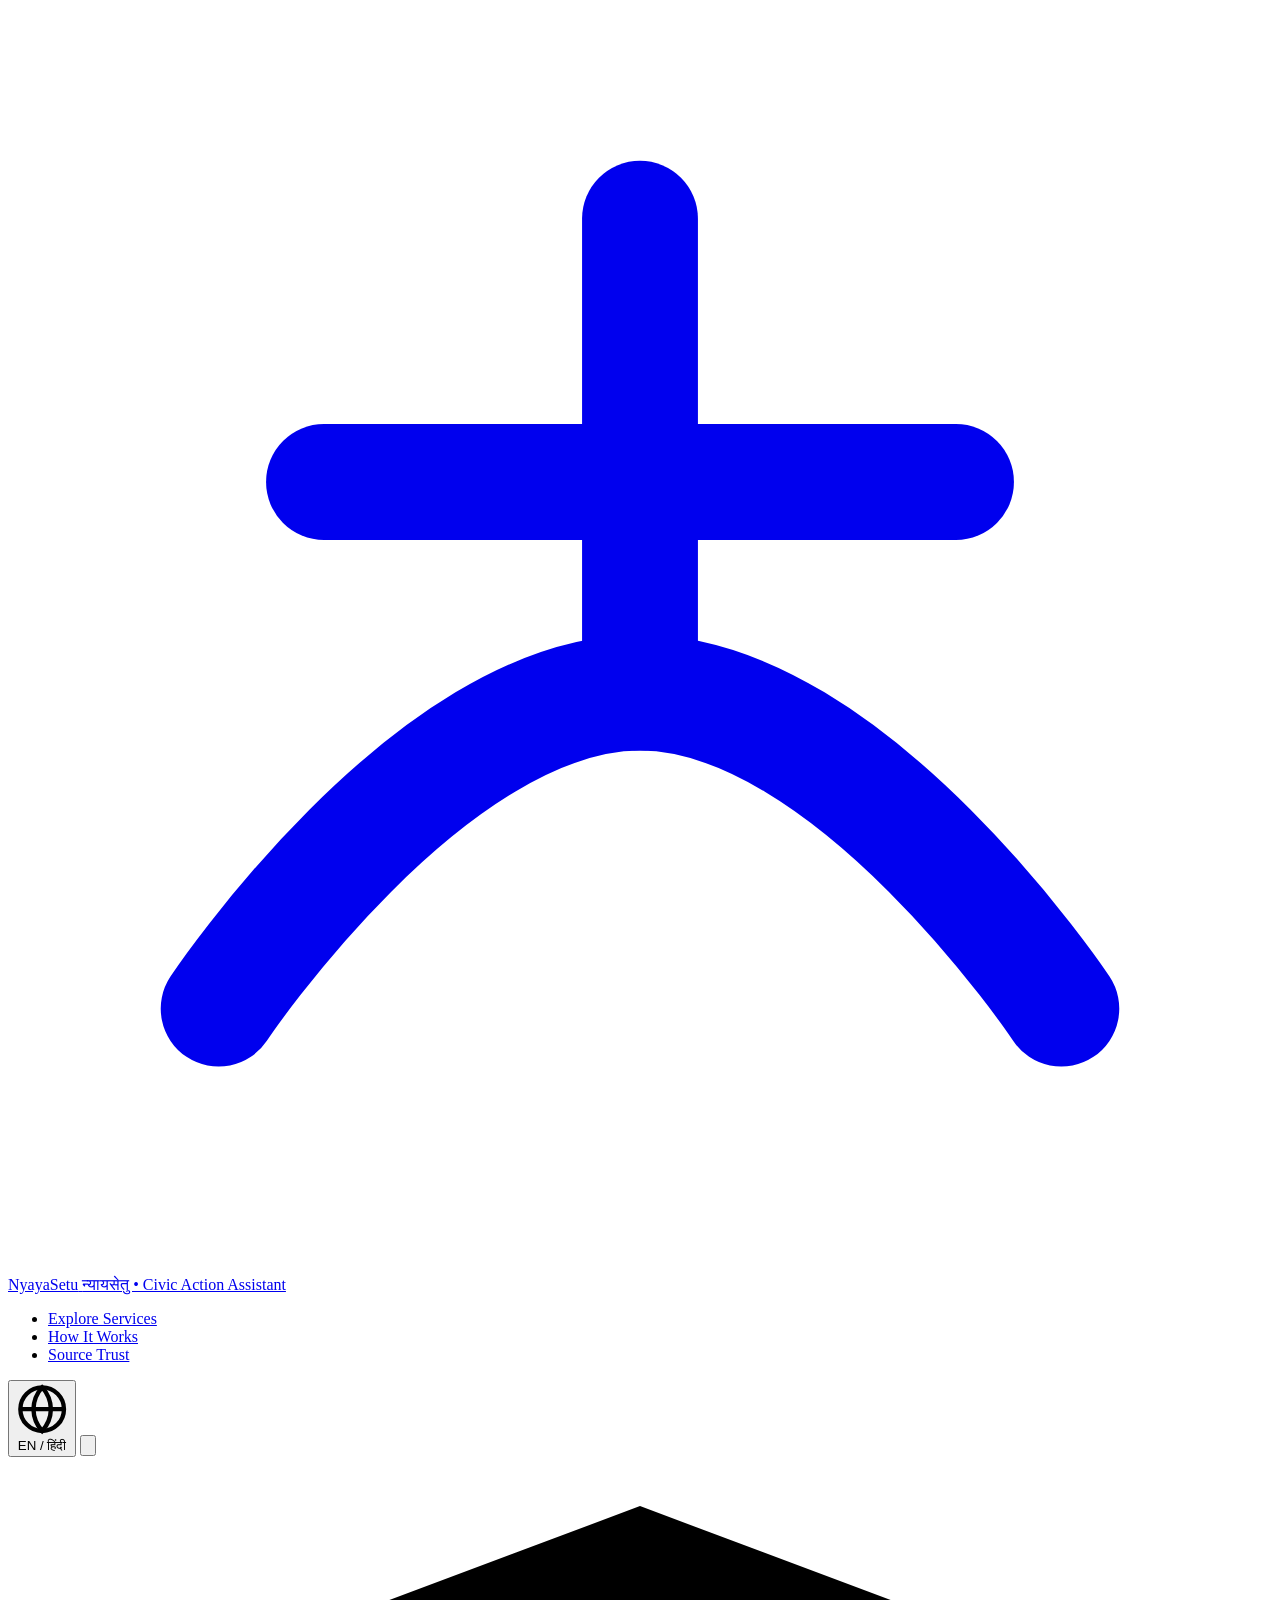
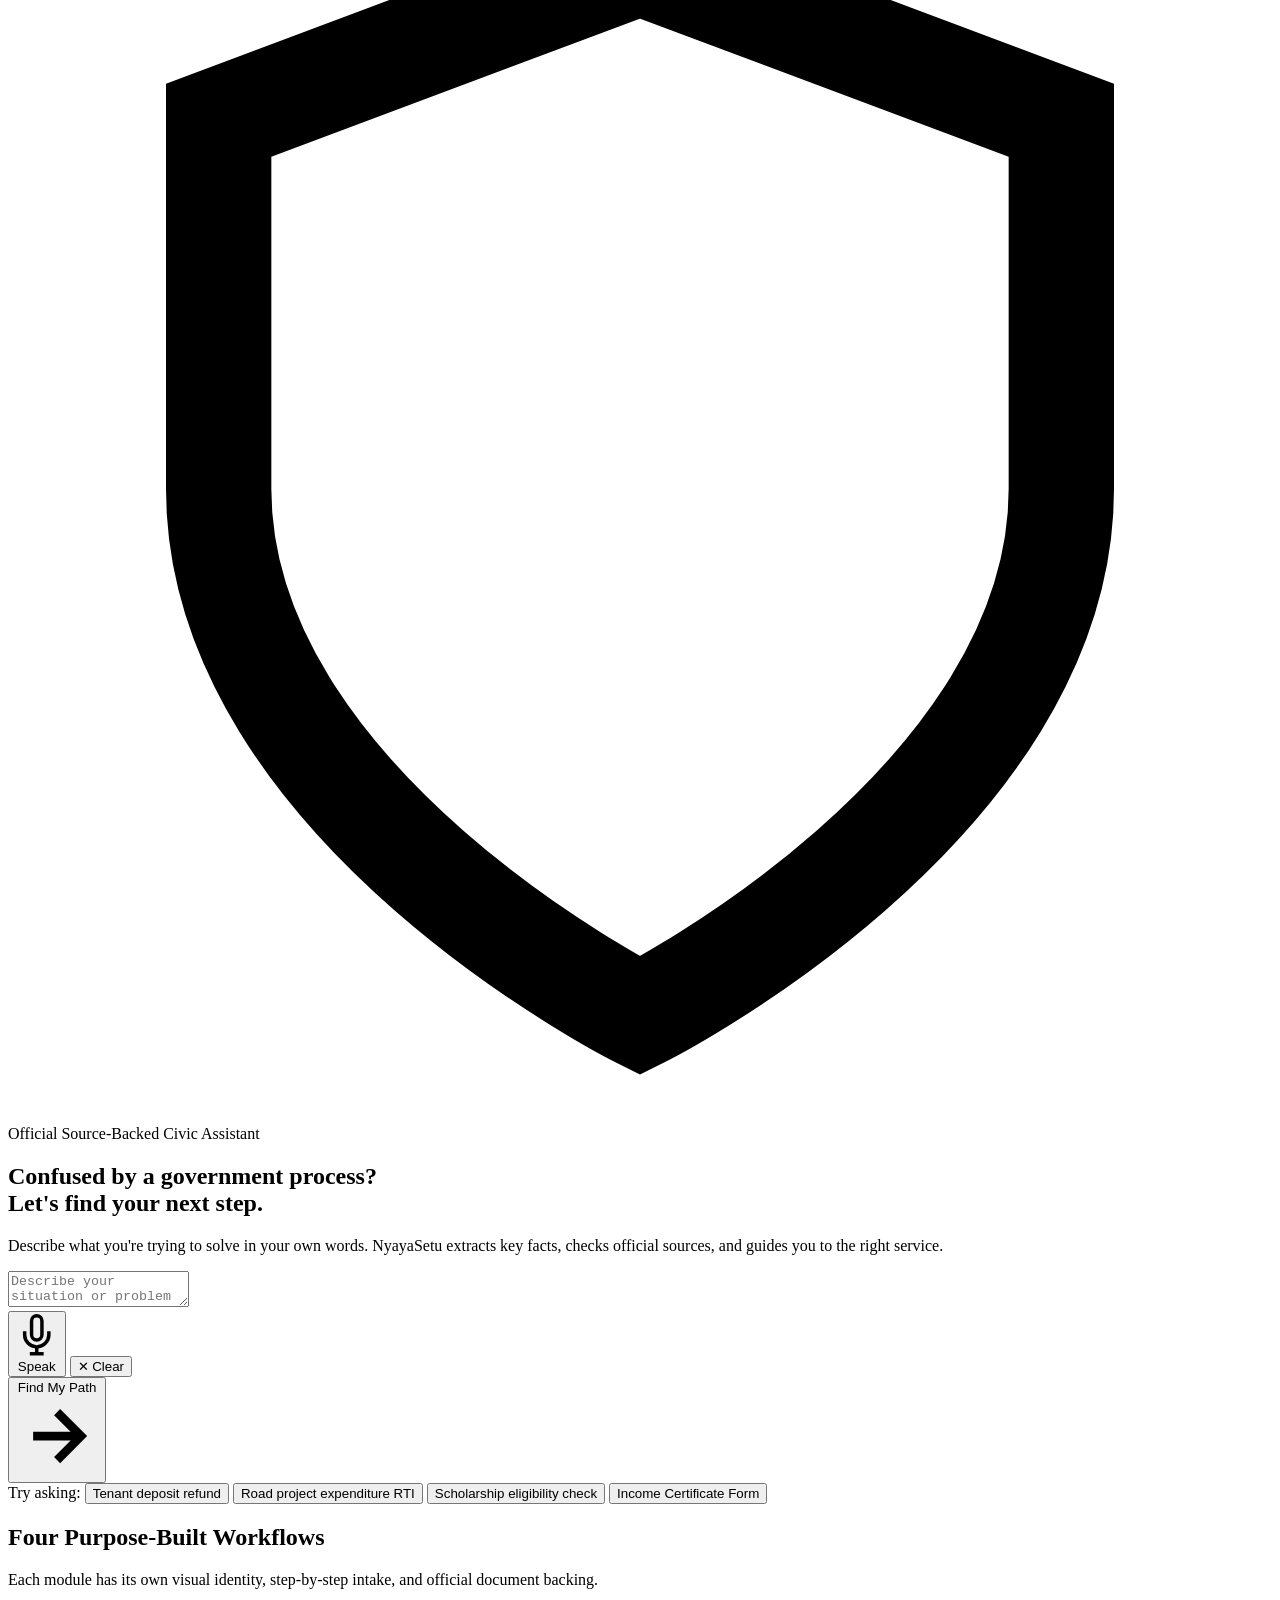
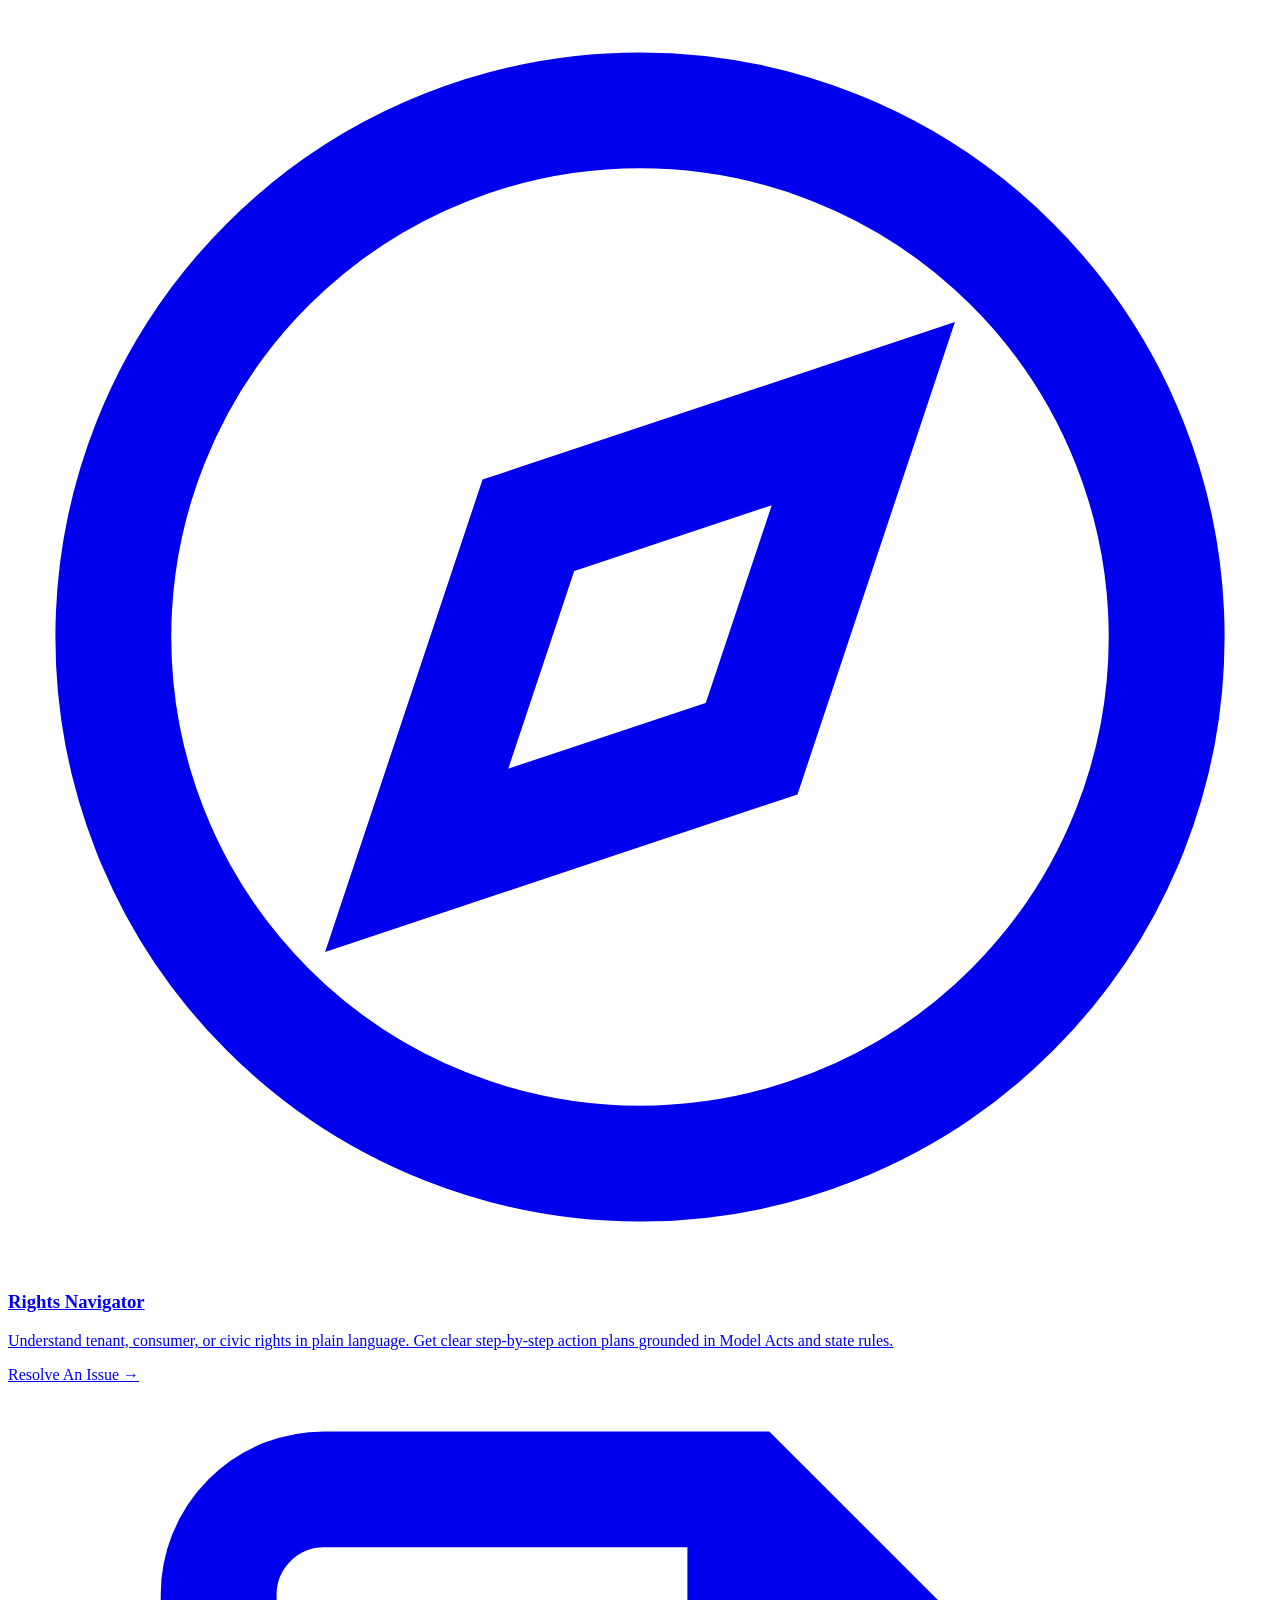
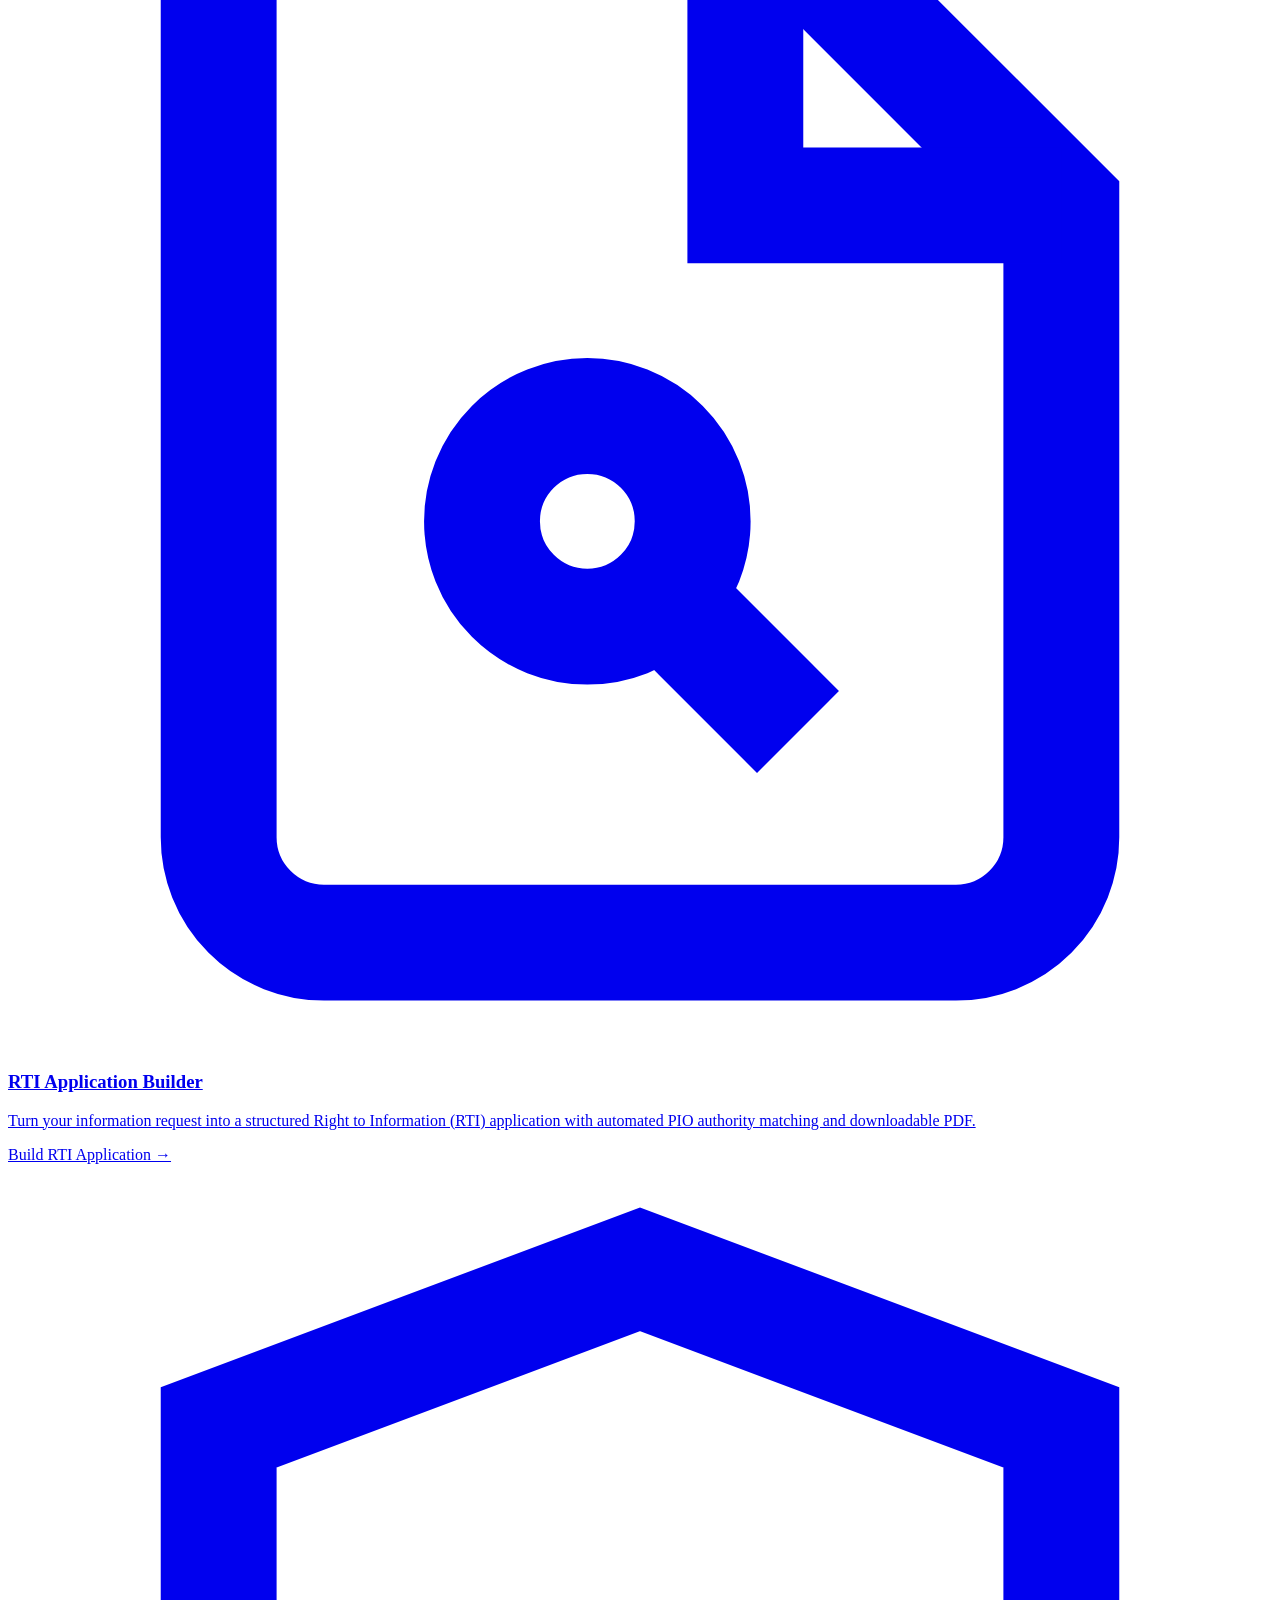
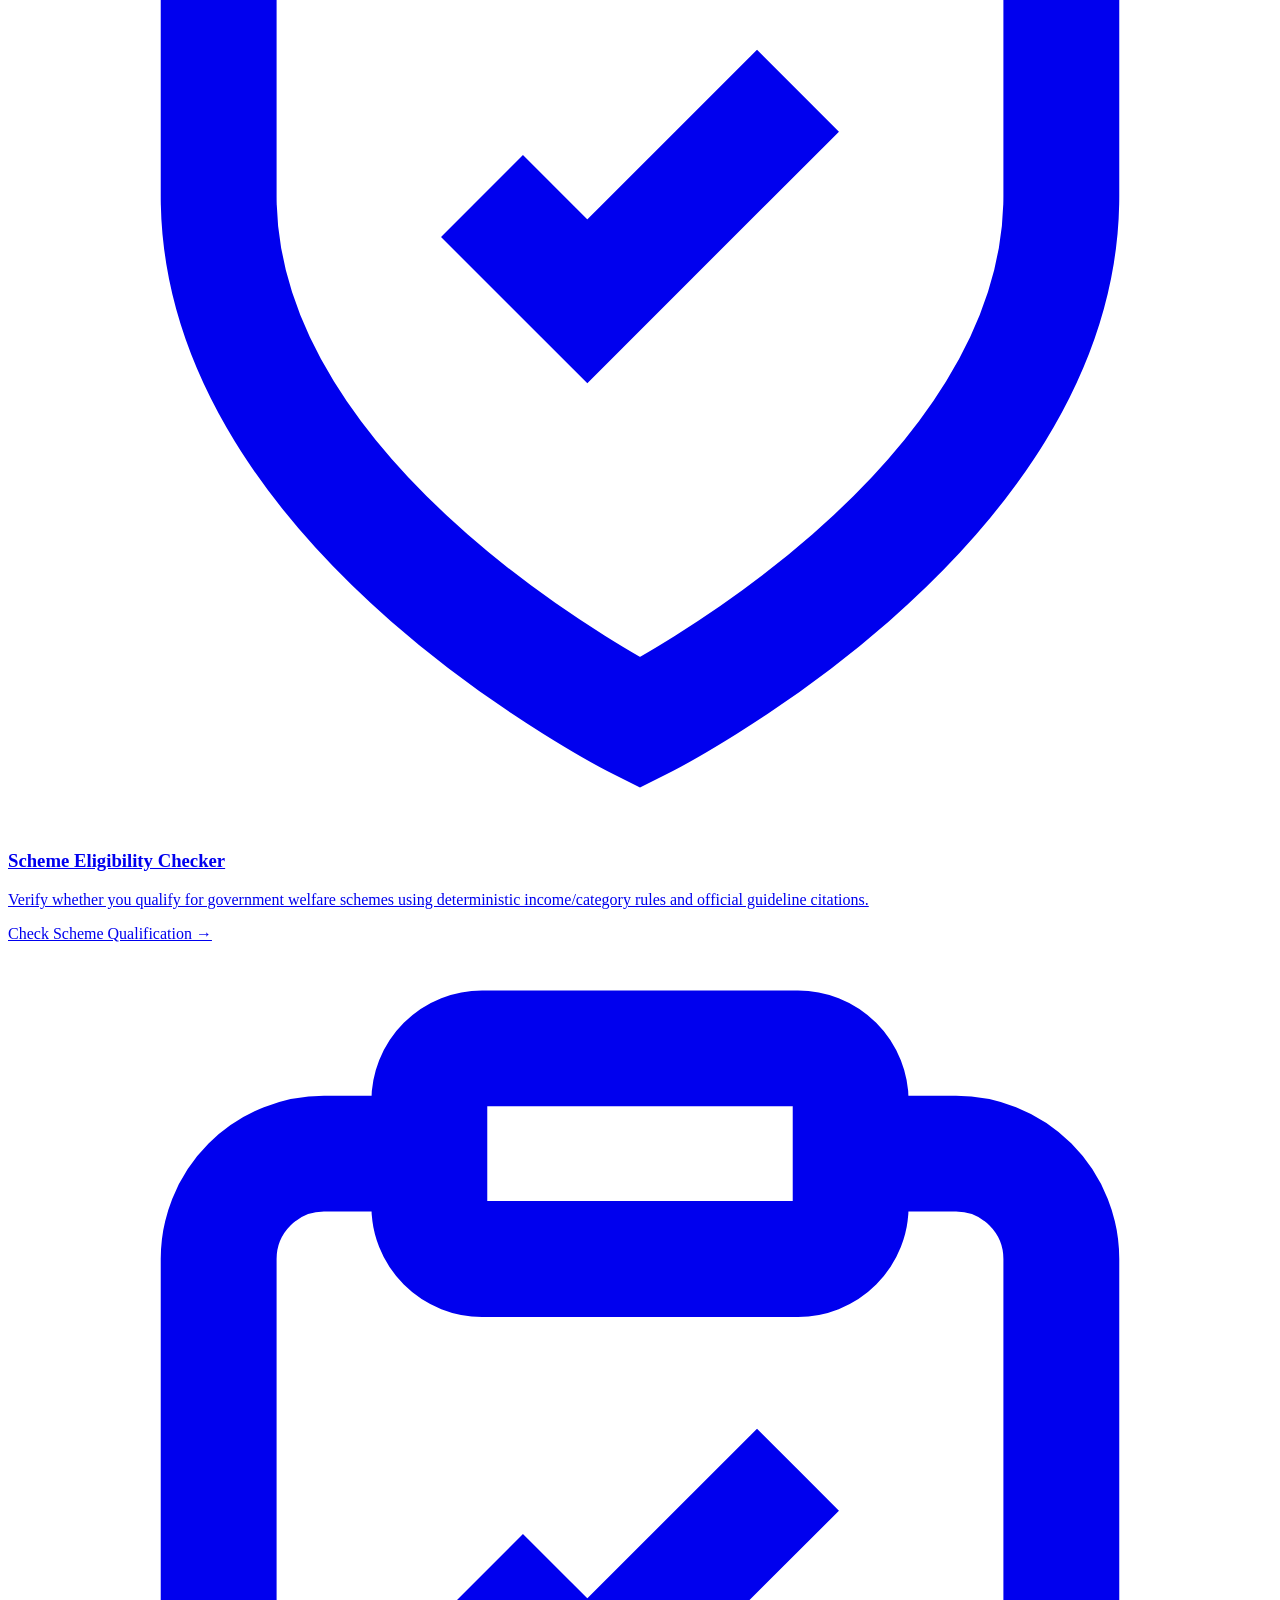
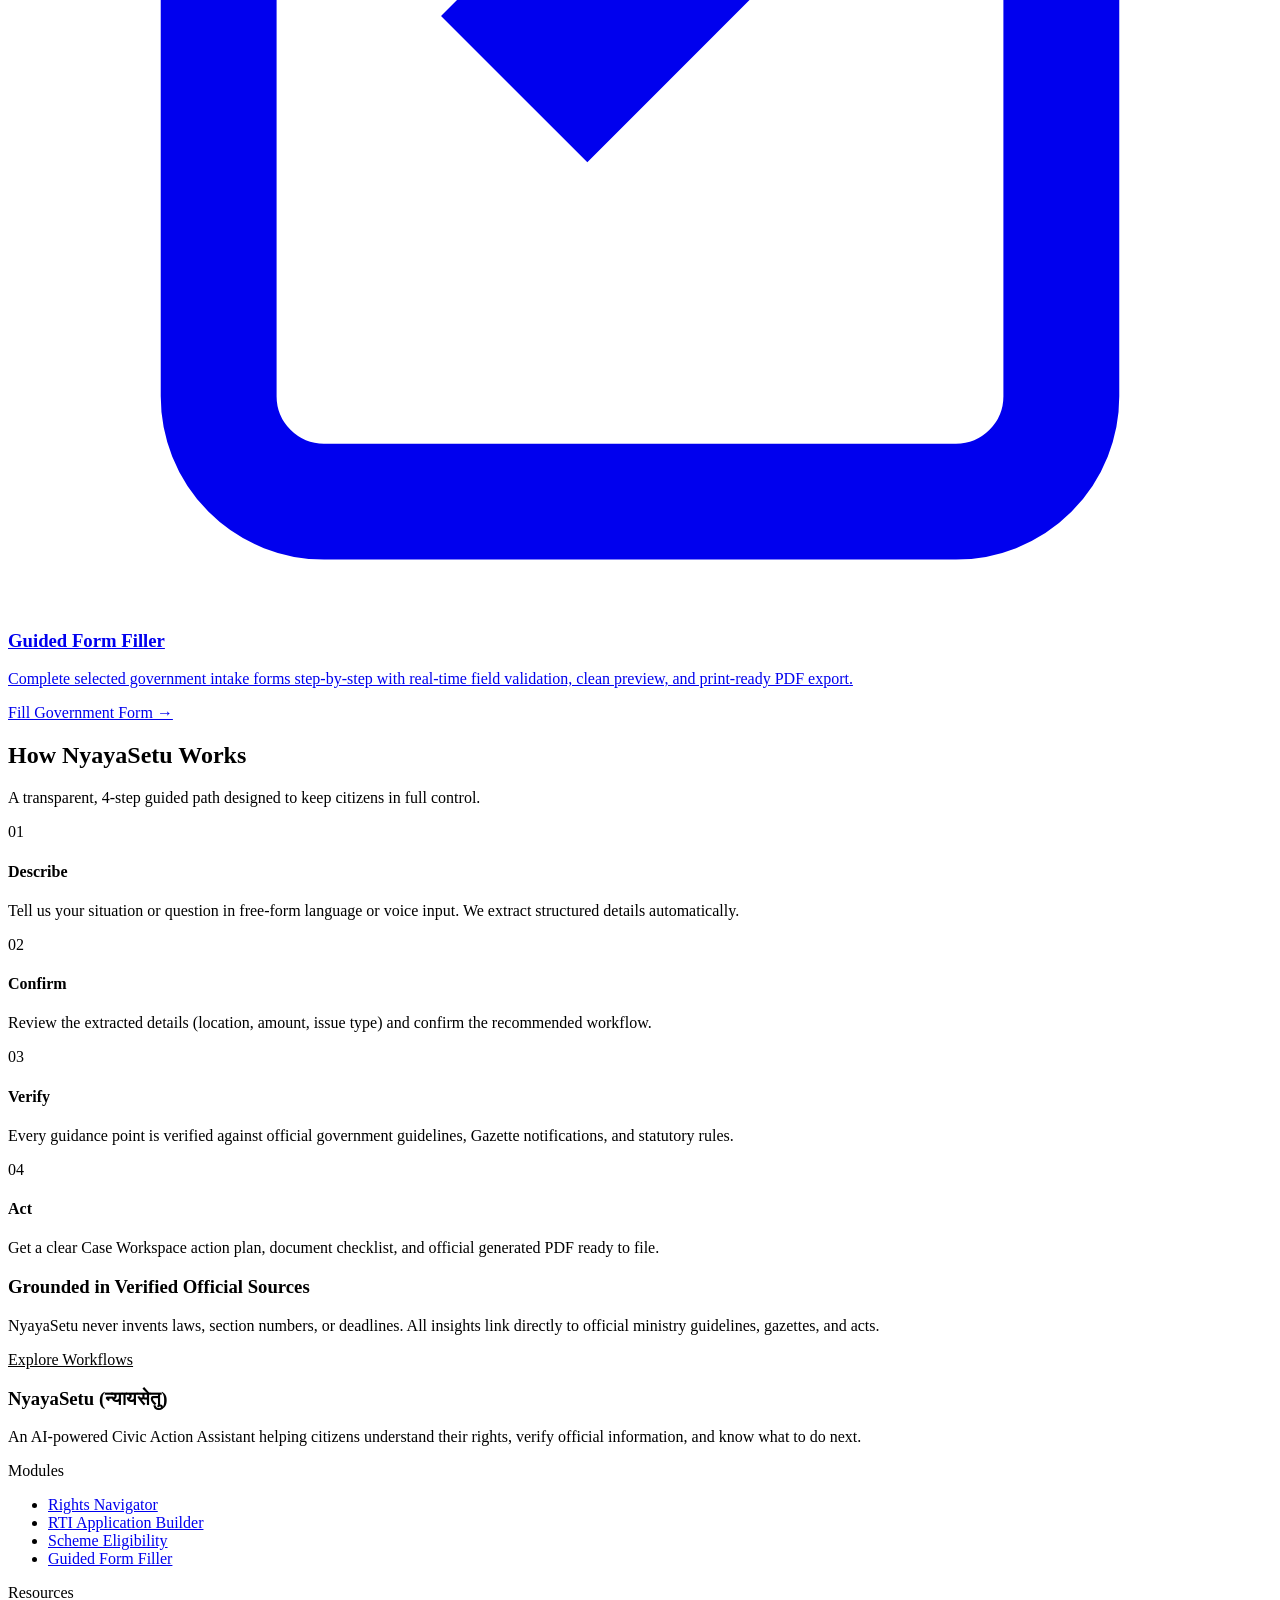
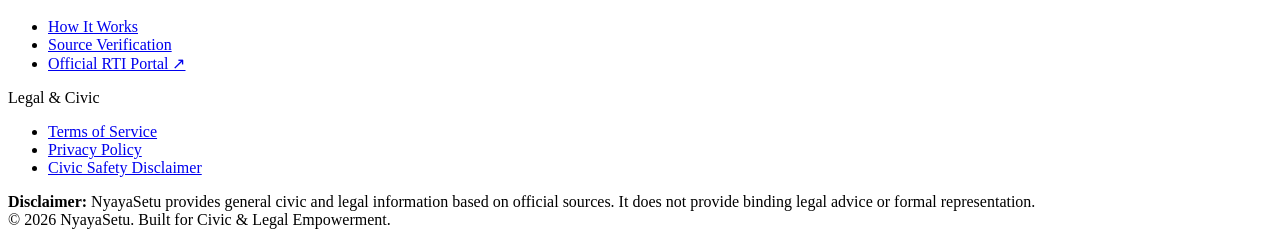
==== index.html @ a31ce88e "Pin clean dependencies, simplify api/index.py, and add root index.html" ====
<!DOCTYPE html>
<html lang="en">
<head>
  <meta charset="UTF-8">
  <meta http-equiv="refresh" content="0; url=/frontend/index.html">
  <script>window.location.href = "/frontend/index.html";</script>
  <title>NyayaSetu — Redirecting...</title>
</head>
<body>
  <p>Redirecting to <a href="/frontend/index.html">NyayaSetu (न्यायसेतु)</a>...</p>
</body>
</html>
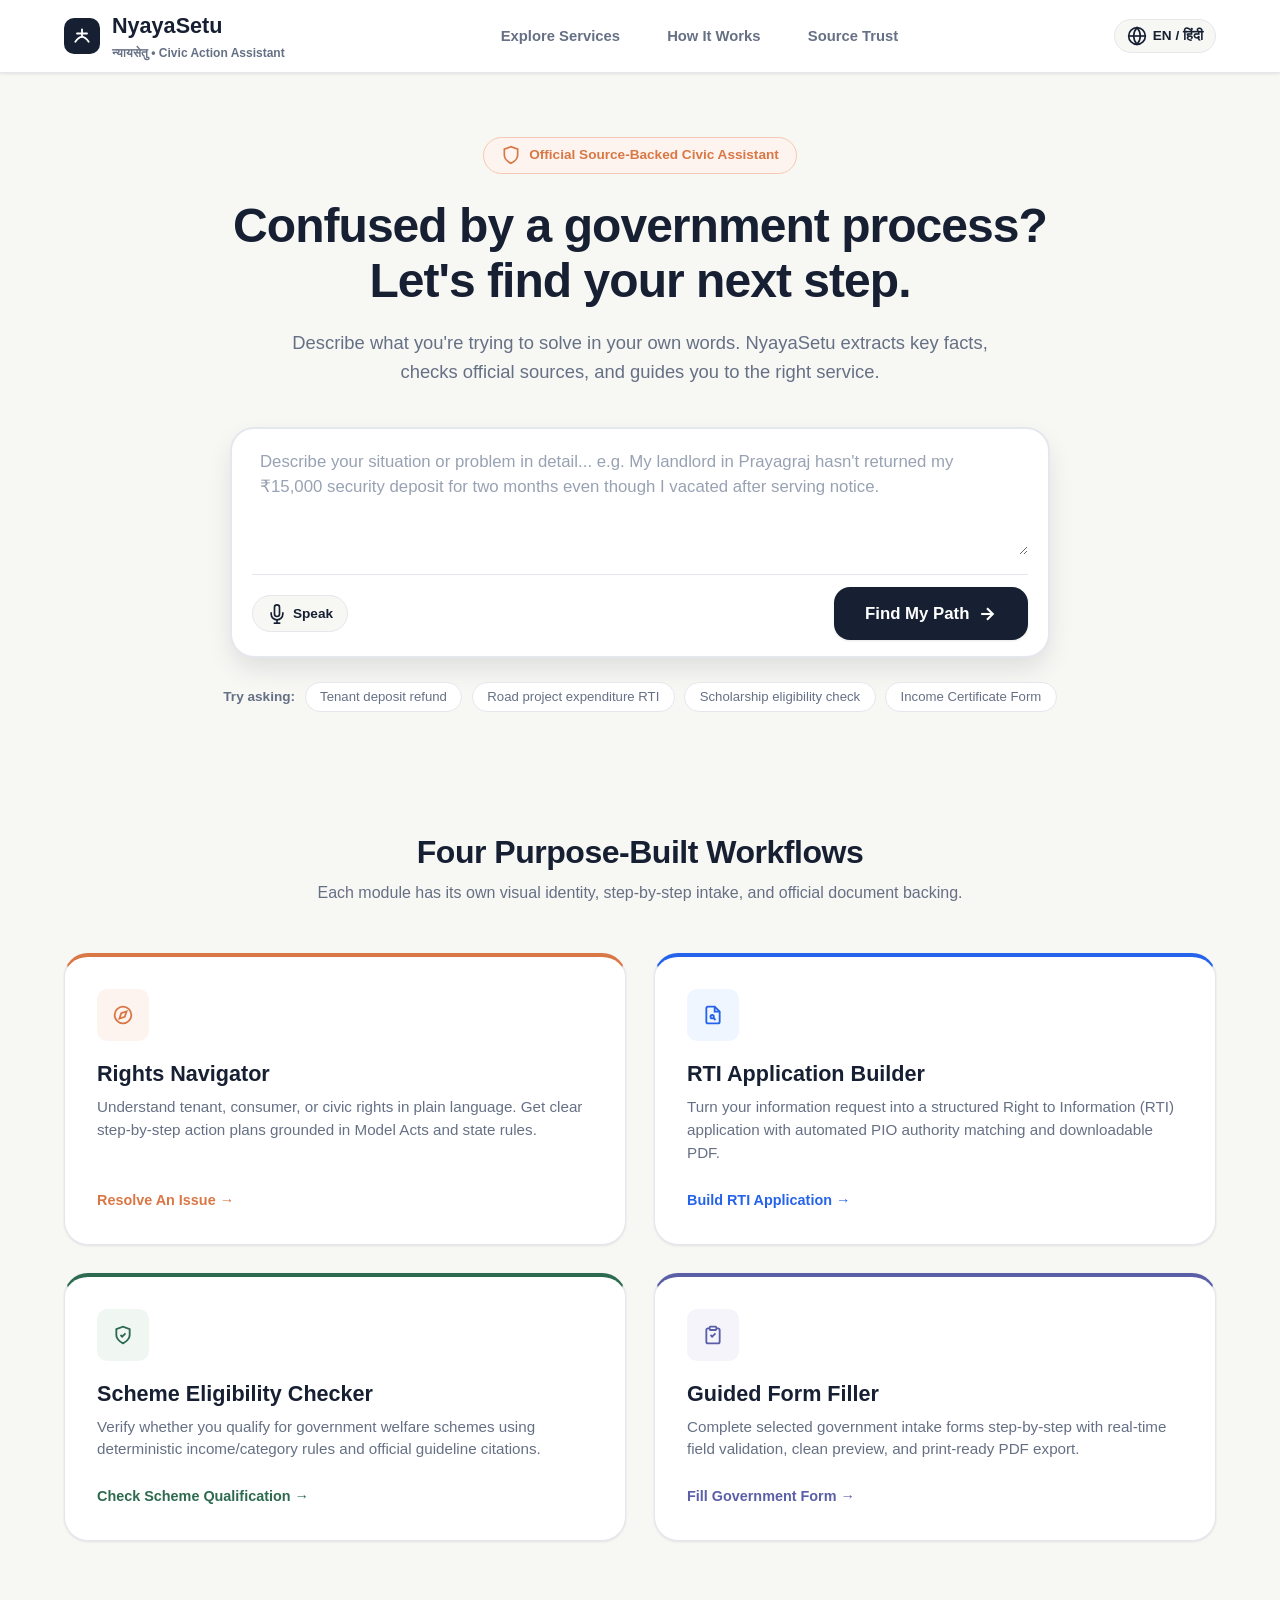
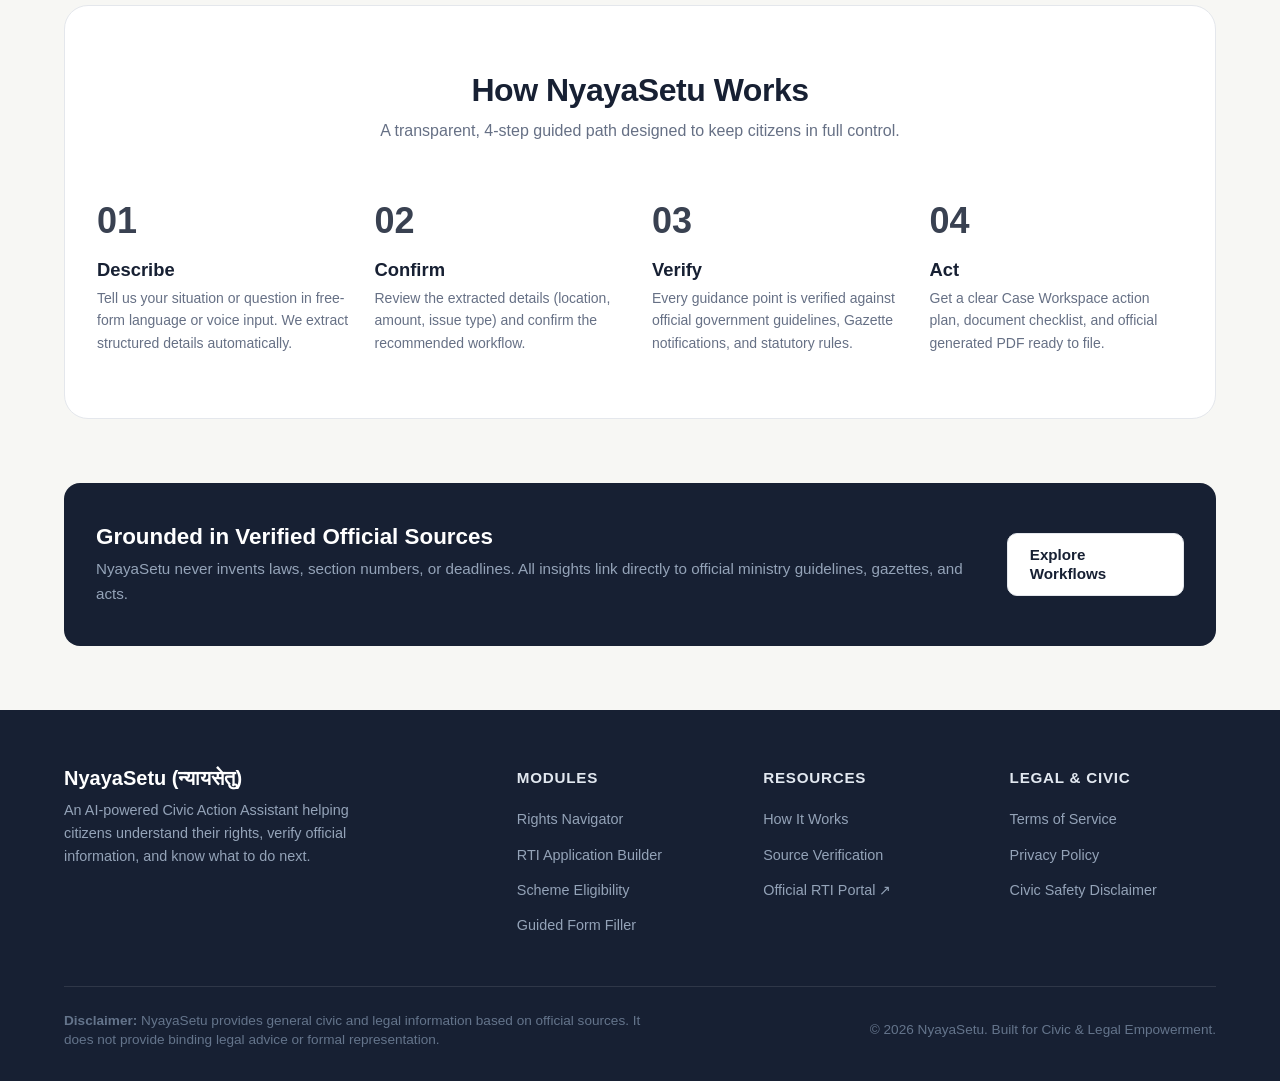
==== commit 33f26d7d: "Expose static frontend files at root and configure runtime.txt python-3.11 for Vercel CDN deployment" ====
--- a/index.html
+++ b/index.html
@@ -2,11 +2,330 @@
 <html lang="en">
 <head>
   <meta charset="UTF-8">
-  <meta http-equiv="refresh" content="0; url=/frontend/index.html">
-  <script>window.location.href = "/frontend/index.html";</script>
-  <title>NyayaSetu — Redirecting...</title>
+  <meta name="viewport" content="width=device-width, initial-scale=1.0">
+  <title>NyayaSetu — AI for Civic & Legal Empowerment</title>
+  <meta name="description" content="Understand your civic rights, verify official information, build RTI applications, and check scheme eligibility with NyayaSetu.">
+  
+  <!-- CSS Stylesheets -->
+  <link rel="stylesheet" href="/css/variables.css">
+  <link rel="stylesheet" href="/css/base.css">
+  <link rel="stylesheet" href="/css/navbar.css">
+  <link rel="stylesheet" href="/css/components.css">
+  <link rel="stylesheet" href="/css/home.css">
+  <link rel="stylesheet" href="/css/responsive.css">
 </head>
 <body>
-  <p>Redirecting to <a href="/frontend/index.html">NyayaSetu (न्यायसेतु)</a>...</p>
+
+  <!-- Navigation Header -->
+  <header class="navbar">
+    <div class="container navbar-container">
+      <a href="/" class="brand-logo" id="nav-brand">
+        <div class="logo-icon">
+          <!-- Bridge / Path Icon -->
+          <svg class="icon" viewBox="0 0 24 24" fill="none" stroke="currentColor" stroke-width="2.2" stroke-linecap="round" stroke-linejoin="round">
+            <path d="M4 19C4 19 8 13 12 13C16 13 20 19 20 19"></path>
+            <path d="M12 4V13"></path>
+            <path d="M6 9L18 9"></path>
+          </svg>
+        </div>
+        <div>
+          <span>NyayaSetu</span>
+          <span class="brand-subtext">न्यायसेतु • Civic Action Assistant</span>
+        </div>
+      </a>
+
+      <ul class="nav-links" id="main-nav-links">
+        <li><a href="#services" class="nav-link">Explore Services</a></li>
+        <li><a href="#how-it-works" class="nav-link">How It Works</a></li>
+        <li><a href="#trust" class="nav-link">Source Trust</a></li>
+      </ul>
+
+      <div class="nav-actions">
+        <button class="lang-selector" id="lang-toggle-btn" title="Toggle Language">
+          <svg class="icon" viewBox="0 0 24 24" fill="none" stroke="currentColor" stroke-width="2">
+            <circle cx="12" cy="12" r="10"></circle>
+            <line x1="2" y1="12" x2="22" y2="12"></line>
+            <path d="M12 2a15.3 15.3 0 0 1 4 10 15.3 15.3 0 0 1-4 10 15.3 15.3 0 0 1-4-10 15.3 15.3 0 0 1 4-10z"></path>
+          </svg>
+          <span id="current-lang-text">EN / हिंदी</span>
+        </button>
+
+        <!-- Mobile Navigation Toggle Hamburger Button -->
+        <button class="nav-toggle-btn" id="nav-toggle-btn" aria-label="Toggle navigation menu" aria-expanded="false">
+          <svg class="icon" viewBox="0 0 24 24" fill="none" stroke="currentColor" stroke-width="2">
+            <line x1="3" y1="12" x2="21" y2="12"></line>
+            <line x1="3" y1="6" x2="21" y2="6"></line>
+            <line x1="3" y1="18" x2="21" y2="18"></line>
+          </svg>
+        </button>
+      </div>
+    </div>
+  </header>
+
+  <!-- Main Content Wrapper -->
+  <main id="app-main">
+    
+    <!-- Hero Section -->
+    <section class="hero-section">
+      <div class="container">
+        <div class="hero-tag">
+          <svg class="icon" viewBox="0 0 24 24" fill="none" stroke="currentColor" stroke-width="2">
+            <path d="M12 22s8-4 8-10V5l-8-3-8 3v7c0 6 8 10 8 10z"></path>
+          </svg>
+          <span>Official Source-Backed Civic Assistant</span>
+        </div>
+
+        <h1 class="hero-title">
+          Confused by a government process?<br>Let's find your next step.
+        </h1>
+
+        <p class="hero-subtitle">
+          Describe what you're trying to solve in your own words. NyayaSetu extracts key facts, checks official sources, and guides you to the right service.
+        </p>
+
+        <!-- Search / Natural Language Problem Textarea Box -->
+        <div class="hero-input-box">
+          <div class="hero-textarea-wrapper">
+            <textarea id="hero-query-input" class="hero-textarea" placeholder="Describe your situation or problem in detail... e.g. My landlord in Prayagraj hasn't returned my ₹15,000 security deposit for two months even though I vacated after serving notice." aria-label="What are you trying to solve?"></textarea>
+          </div>
+
+          <div class="hero-input-actions">
+            <div class="hero-input-tools">
+              <!-- Voice Microphone Button -->
+              <button type="button" class="mic-btn" id="mic-btn" aria-label="Use voice input" aria-pressed="false">
+                <svg class="icon" viewBox="0 0 24 24" fill="none" stroke="currentColor" stroke-width="2">
+                  <path d="M12 1a3 3 0 0 0-3 3v8a3 3 0 0 0 6 0V4a3 3 0 0 0-3-3z"></path>
+                  <path d="M19 10v2a7 7 0 0 1-14 0v-2"></path>
+                  <line x1="12" y1="19" x2="12" y2="23"></line>
+                  <line x1="8" y1="23" x2="16" y2="23"></line>
+                </svg>
+                <span class="mic-label">Speak</span>
+              </button>
+
+              <button type="button" class="clear-text-btn" id="clear-text-btn">✕ Clear</button>
+            </div>
+
+            <button type="button" class="btn btn-primary btn-lg" id="hero-submit-btn">
+              <span>Find My Path</span>
+              <svg class="icon" viewBox="0 0 24 24" fill="none" stroke="currentColor" stroke-width="2.5">
+                <line x1="5" y1="12" x2="19" y2="12"></line>
+                <polyline points="12 5 19 12 12 19"></polyline>
+              </svg>
+            </button>
+          </div>
+        </div>
+
+        <!-- Extraction Confirmation Container (Populated dynamically when user submits) -->
+        <div id="confirmation-container"></div>
+
+        <!-- Sample Query Pills -->
+        <div class="hero-examples">
+          <span class="hero-examples-label">Try asking:</span>
+          <button type="button" class="example-pill" data-query="My landlord in Prayagraj has not returned my ₹15,000 security deposit for two months. I asked him twice.">Tenant deposit refund</button>
+          <button type="button" class="example-pill" data-query="I want to know how much money was sanctioned and spent on repairing the main road in Rampur village during 2023-2024.">Road project expenditure RTI</button>
+          <button type="button" class="example-pill" data-query="I am a college student from Uttar Pradesh with family income under ₹2.5 Lakhs. Can I apply for Post-Matric Scholarship?">Scholarship eligibility check</button>
+          <button type="button" class="example-pill" data-query="I need help filling an application form for Income Certificate at Tahsildar office.">Income Certificate Form</button>
+        </div>
+      </div>
+    </section>
+
+    <!-- Four Services Grid -->
+    <section class="services-section" id="services">
+      <div class="container">
+        <div class="section-header">
+          <h2>Four Purpose-Built Workflows</h2>
+          <p>Each module has its own visual identity, step-by-step intake, and official document backing.</p>
+        </div>
+
+        <div class="services-grid">
+          
+          <!-- Service Card 1: Rights Navigator (Terracotta Accent) -->
+          <a href="/pages/rights.html" class="service-card" id="card-rights">
+            <div>
+              <div class="service-icon-box">
+                <svg class="icon" viewBox="0 0 24 24" fill="none" stroke="currentColor" stroke-width="2.2">
+                  <circle cx="12" cy="12" r="10"></circle>
+                  <polygon points="16.24 7.76 14.12 14.12 7.76 16.24 9.88 9.88 16.24 7.76"></polygon>
+                </svg>
+              </div>
+              <h3>Rights Navigator</h3>
+              <p>Understand tenant, consumer, or civic rights in plain language. Get clear step-by-step action plans grounded in Model Acts and state rules.</p>
+            </div>
+            <span class="service-link-text">
+              Resolve An Issue →
+            </span>
+          </a>
+
+          <!-- Service Card 2: RTI Application Builder (Deep Blue Accent) -->
+          <a href="/pages/rti.html" class="service-card" id="card-rti">
+            <div>
+              <div class="service-icon-box">
+                <svg class="icon" viewBox="0 0 24 24" fill="none" stroke="currentColor" stroke-width="2.2">
+                  <path d="M14 2H6a2 2 0 0 0-2 2v16a2 2 0 0 0 2 2h12a2 2 0 0 0 2-2V8z"></path>
+                  <polyline points="14 2 14 8 20 8"></polyline>
+                  <circle cx="11" cy="14" r="2"></circle>
+                  <line x1="12.5" y1="15.5" x2="15" y2="18"></line>
+                </svg>
+              </div>
+              <h3>RTI Application Builder</h3>
+              <p>Turn your information request into a structured Right to Information (RTI) application with automated PIO authority matching and downloadable PDF.</p>
+            </div>
+            <span class="service-link-text">
+              Build RTI Application →
+            </span>
+          </a>
+
+          <!-- Service Card 3: Scheme Eligibility Checker (Muted Green Accent) -->
+          <a href="/pages/schemes.html" class="service-card" id="card-schemes">
+            <div>
+              <div class="service-icon-box">
+                <svg class="icon" viewBox="0 0 24 24" fill="none" stroke="currentColor" stroke-width="2.2">
+                  <path d="M12 22s8-4 8-10V5l-8-3-8 3v7c0 6 8 10 8 10z"></path>
+                  <polyline points="9 12 11 14 15 10"></polyline>
+                </svg>
+              </div>
+              <h3>Scheme Eligibility Checker</h3>
+              <p>Verify whether you qualify for government welfare schemes using deterministic income/category rules and official guideline citations.</p>
+            </div>
+            <span class="service-link-text">
+              Check Scheme Qualification →
+            </span>
+          </a>
+
+          <!-- Service Card 4: Guided Form Filler (Muted Indigo Accent) -->
+          <a href="/pages/forms.html" class="service-card" id="card-forms">
+            <div>
+              <div class="service-icon-box">
+                <svg class="icon" viewBox="0 0 24 24" fill="none" stroke="currentColor" stroke-width="2.2">
+                  <path d="M16 4h2a2 2 0 0 1 2 2v14a2 2 0 0 1-2 2H6a2 2 0 0 1-2-2V6a2 2 0 0 1 2-2h2"></path>
+                  <rect x="8" y="2" width="8" height="4" rx="1" ry="1"></rect>
+                  <path d="M9 12l2 2 4-4"></path>
+                </svg>
+              </div>
+              <h3>Guided Form Filler</h3>
+              <p>Complete selected government intake forms step-by-step with real-time field validation, clean preview, and print-ready PDF export.</p>
+            </div>
+            <span class="service-link-text">
+              Fill Government Form →
+            </span>
+          </a>
+
+        </div>
+      </div>
+    </section>
+
+    <!-- How It Works Section -->
+    <section class="container" id="how-it-works">
+      <div class="how-it-works-section">
+        <div class="section-header">
+          <h2>How NyayaSetu Works</h2>
+          <p>A transparent, 4-step guided path designed to keep citizens in full control.</p>
+        </div>
+
+        <div class="steps-grid">
+          
+          <div class="step-card">
+            <div class="step-badge">01</div>
+            <h4>Describe</h4>
+            <p>Tell us your situation or question in free-form language or voice input. We extract structured details automatically.</p>
+          </div>
+
+          <div class="step-card">
+            <div class="step-badge">02</div>
+            <h4>Confirm</h4>
+            <p>Review the extracted details (location, amount, issue type) and confirm the recommended workflow.</p>
+          </div>
+
+          <div class="step-card">
+            <div class="step-badge">03</div>
+            <h4>Verify</h4>
+            <p>Every guidance point is verified against official government guidelines, Gazette notifications, and statutory rules.</p>
+          </div>
+
+          <div class="step-card">
+            <div class="step-badge">04</div>
+            <h4>Act</h4>
+            <p>Get a clear Case Workspace action plan, document checklist, and official generated PDF ready to file.</p>
+          </div>
+
+        </div>
+      </div>
+    </section>
+
+    <!-- Trust & Source Reliability Section -->
+    <section class="container" id="trust">
+      <div class="trust-banner">
+        <div class="trust-content">
+          <h3>Grounded in Verified Official Sources</h3>
+          <p>NyayaSetu never invents laws, section numbers, or deadlines. All insights link directly to official ministry guidelines, gazettes, and acts.</p>
+        </div>
+        <div>
+          <a href="#services" class="btn btn-outline" style="background-color: #FFFFFF; color: var(--primary-navy);">
+            Explore Workflows
+          </a>
+        </div>
+      </div>
+    </section>
+
+  </main>
+
+  <!-- Footer -->
+  <footer class="footer">
+    <div class="container">
+      <div class="footer-grid">
+        <div class="footer-brand">
+          <h3>NyayaSetu (न्यायसेतु)</h3>
+          <p>An AI-powered Civic Action Assistant helping citizens understand their rights, verify official information, and know what to do next.</p>
+        </div>
+
+        <div>
+          <div class="footer-title">Modules</div>
+          <ul class="footer-links">
+            <li><a href="/pages/rights.html">Rights Navigator</a></li>
+            <li><a href="/pages/rti.html">RTI Application Builder</a></li>
+            <li><a href="/pages/schemes.html">Scheme Eligibility</a></li>
+            <li><a href="/pages/forms.html">Guided Form Filler</a></li>
+          </ul>
+        </div>
+
+        <div>
+          <div class="footer-title">Resources</div>
+          <ul class="footer-links">
+            <li><a href="#how-it-works">How It Works</a></li>
+            <li><a href="#trust">Source Verification</a></li>
+            <li><a href="https://rti.gov.in" target="_blank" rel="noopener">Official RTI Portal ↗</a></li>
+          </ul>
+        </div>
+
+        <div>
+          <div class="footer-title">Legal & Civic</div>
+          <ul class="footer-links">
+            <li><a href="#">Terms of Service</a></li>
+            <li><a href="#">Privacy Policy</a></li>
+            <li><a href="#">Civic Safety Disclaimer</a></li>
+          </ul>
+        </div>
+      </div>
+
+      <div class="footer-bottom">
+        <div class="footer-disclaimer">
+          <strong>Disclaimer:</strong> NyayaSetu provides general civic and legal information based on official sources. It does not provide binding legal advice or formal representation.
+        </div>
+        <div>
+          © 2026 NyayaSetu. Built for Civic & Legal Empowerment.
+        </div>
+      </div>
+    </div>
+  </footer>
+
+  <!-- Core JavaScript Controllers -->
+  <script src="/js/translator.js"></script>
+  <script src="/js/api.js"></script>
+  <script src="/js/ui.js"></script>
+  <script src="/js/navigation.js"></script>
+  <script src="/js/voice.js"></script>
+  <script src="/js/validation.js"></script>
+  <script src="/js/app.js"></script>
 </body>
 </html>
+
--- a/css/variables.css
+++ b/css/variables.css
@@ -0,0 +1,91 @@
+/* NyayaSetu Unified Design System Tokens */
+@import url('https://fonts.googleapis.com/css2?family=Inter:wght@400;500;600;700&family=Manrope:wght@500;600;700;800&family=Noto+Sans+Devanagari:wght@400;500;600;700&display=swap');
+
+:root {
+  /* Core Brand Colors */
+  --primary-navy: #172033;
+  --primary-navy-hover: #23304b;
+  --primary-navy-light: #2c3c5e;
+  
+  --bg-warm: #F7F7F4;
+  --bg-surface: #FFFFFF;
+  --bg-surface-elevated: #F9FAFB;
+  
+  --text-primary: #20252D;
+  --text-secondary: #667085;
+  --text-muted: #98A2B3;
+  --text-on-dark: #FFFFFF;
+
+  /* ----------------------------------------------------
+     MODULE 1: RIGHTS NAVIGATOR (Muted Terracotta / Coral)
+     ---------------------------------------------------- */
+  --accent-rights: #D97745;
+  --accent-rights-hover: #C26536;
+  --accent-rights-light: #FDF4EF;
+  --accent-rights-border: #F5C9B3;
+
+  /* ----------------------------------------------------
+     MODULE 2: RTI BUILDER (Deep Blue)
+     ---------------------------------------------------- */
+  --accent-rti: #2563EB;
+  --accent-rti-hover: #1D4ED8;
+  --accent-rti-light: #EFF6FF;
+  --accent-rti-border: #BFDBFE;
+
+  /* ----------------------------------------------------
+     MODULE 3: SCHEME CHECKER (Muted Green)
+     ---------------------------------------------------- */
+  --accent-scheme: #2D6A4F;
+  --accent-scheme-hover: #1B4332;
+  --accent-scheme-light: #F0F7F3;
+  --accent-scheme-border: #B7E4C7;
+
+  /* ----------------------------------------------------
+     MODULE 4: GUIDED FORM FILLER (Muted Indigo / Purple)
+     ---------------------------------------------------- */
+  --accent-form: #5B5FA8;
+  --accent-form-hover: #4A4D8B;
+  --accent-form-light: #F4F4FA;
+  --accent-form-border: #D1D3EA;
+
+  /* Feedback Colors */
+  --success-green: #2D6A4F;
+  --success-green-light: #F0F7F3;
+
+  --warning-amber: #D97706;
+  --warning-amber-light: #FFFBEB;
+
+  --danger-red: #D9383A;
+  --danger-red-light: #FEEFEF;
+
+  /* Borders & Shadows */
+  --border-color: #E4E7EC;
+  --border-color-hover: #D0D5DD;
+  --border-color-focus: #172033;
+  
+  --shadow-sm: 0 1px 3px rgba(16, 24, 40, 0.06), 0 1px 2px rgba(16, 24, 40, 0.04);
+  --shadow-md: 0 4px 14px rgba(16, 24, 40, 0.08);
+  --shadow-lg: 0 12px 28px -4px rgba(16, 24, 40, 0.12);
+  --shadow-hover: 0 10px 24px -2px rgba(23, 32, 51, 0.12);
+
+  /* Radius */
+  --radius-sm: 6px;
+  --radius-md: 10px;
+  --radius-lg: 16px;
+  --radius-xl: 24px;
+  --radius-full: 9999px;
+
+  /* Typography */
+  --font-sans: 'Inter', 'Manrope', 'Noto Sans Devanagari', -apple-system, BlinkMacSystemFont, 'Segoe UI', Roboto, sans-serif;
+  --font-heading: 'Manrope', 'Inter', 'Noto Sans Devanagari', sans-serif;
+
+  /* Transitions */
+  --transition-fast: 150ms cubic-bezier(0.4, 0, 0.2, 1);
+  --transition-normal: 250ms cubic-bezier(0.4, 0, 0.2, 1);
+  --transition-bounce: 350ms cubic-bezier(0.34, 1.56, 0.64, 1);
+
+  /* Layout */
+  --max-width-container: 1200px;
+  --max-width-narrow: 860px;
+}
+
--- a/css/base.css
+++ b/css/base.css
@@ -0,0 +1,117 @@
+/* NyayaSetu Base Styles & Reset */
+*, *::before, *::after {
+  box-sizing: border-box;
+  margin: 0;
+  padding: 0;
+}
+
+html {
+  font-size: 16px;
+  scroll-behavior: smooth;
+  -webkit-text-size-adjust: 100%;
+}
+
+body {
+  font-family: var(--font-sans);
+  background-color: var(--bg-warm);
+  color: var(--text-primary);
+  line-height: 1.6;
+  min-height: 100vh;
+  display: flex;
+  flex-direction: column;
+  -webkit-font-smoothing: antialiased;
+  -moz-osx-font-smoothing: grayscale;
+  overflow-x: hidden;
+}
+
+/* Container */
+.container {
+  width: 100%;
+  max-width: var(--max-width-container);
+  margin: 0 auto;
+  padding: 0 1.5rem;
+}
+
+.container-narrow {
+  width: 100%;
+  max-width: var(--max-width-narrow);
+  margin: 0 auto;
+  padding: 0 1.5rem;
+}
+
+/* Typography */
+h1, h2, h3, h4, h5, h6 {
+  font-family: var(--font-heading);
+  color: var(--primary-navy);
+  font-weight: 700;
+  line-height: 1.25;
+}
+
+h1 { font-size: 2.5rem; letter-spacing: -0.02em; }
+h2 { font-size: 1.875rem; letter-spacing: -0.015em; }
+h3 { font-size: 1.35rem; }
+h4 { font-size: 1.125rem; }
+
+p {
+  color: var(--text-secondary);
+  font-size: 1rem;
+}
+
+a {
+  color: var(--primary-navy);
+  text-decoration: none;
+  transition: color var(--transition-fast);
+}
+
+a:hover {
+  color: var(--primary-navy-hover);
+}
+
+/* Focus Accessibility */
+:focus-visible {
+  outline: 2px solid var(--primary-navy);
+  outline-offset: 2px;
+}
+
+/* Page Enter Animation */
+.page-enter {
+  animation: pageEnter 350ms cubic-bezier(0.16, 1, 0.3, 1) forwards;
+}
+
+@keyframes pageEnter {
+  from {
+    opacity: 0;
+    transform: translateY(10px);
+  }
+  to {
+    opacity: 1;
+    transform: translateY(0);
+  }
+}
+
+/* Main Layout */
+#app-main {
+  flex: 1;
+  padding-bottom: 4rem;
+  animation: pageEnter 350ms cubic-bezier(0.16, 1, 0.3, 1) forwards;
+}
+
+/* SVG Icon Helper */
+.icon {
+  width: 1.25rem;
+  height: 1.25rem;
+  display: inline-block;
+  vertical-align: middle;
+}
+
+/* Reduced Motion Respect */
+@media (prefers-reduced-motion: reduce) {
+  *, *::before, *::after {
+    animation-duration: 0.01ms !important;
+    animation-iteration-count: 1 !important;
+    transition-duration: 0.01ms !important;
+    scroll-behavior: auto !important;
+  }
+}
+
+
--- a/css/navbar.css
+++ b/css/navbar.css
@@ -0,0 +1,193 @@
+/* NyayaSetu Navbar & Footer Styles */
+
+.navbar {
+  background-color: var(--bg-surface);
+  border-bottom: 1px solid var(--border-color);
+  position: sticky;
+  top: 0;
+  z-index: 100;
+  box-shadow: var(--shadow-sm);
+}
+
+.navbar-container {
+  display: flex;
+  align-items: center;
+  justify-content: space-between;
+  height: 4.5rem;
+}
+
+.brand-logo {
+  display: flex;
+  align-items: center;
+  gap: 0.75rem;
+  font-family: var(--font-heading);
+  font-weight: 800;
+  font-size: 1.35rem;
+  color: var(--primary-navy);
+  text-decoration: none;
+}
+
+.brand-logo:hover {
+  color: var(--primary-navy);
+}
+
+.logo-icon {
+  width: 2.25rem;
+  height: 2.25rem;
+  background-color: var(--primary-navy);
+  border-radius: var(--radius-md);
+  display: flex;
+  align-items: center;
+  justify-content: center;
+  color: #FFFFFF;
+}
+
+.brand-subtext {
+  font-size: 0.75rem;
+  font-weight: 600;
+  color: var(--text-secondary);
+  display: block;
+}
+
+.nav-links {
+  display: flex;
+  align-items: center;
+  gap: 1.75rem;
+  list-style: none;
+}
+
+.nav-link {
+  font-weight: 600;
+  font-size: 0.925rem;
+  color: var(--text-secondary);
+  padding: 0.4rem 0.6rem;
+  border-radius: var(--radius-sm);
+  transition: all var(--transition-fast);
+}
+
+.nav-link:hover {
+  color: var(--primary-navy);
+  background-color: var(--bg-warm);
+}
+
+.nav-link.active {
+  color: var(--primary-navy);
+  font-weight: 700;
+  background-color: var(--bg-warm);
+}
+
+/* Module Active Line Highlighting */
+.nav-link.active-rights { color: var(--accent-rights); background-color: var(--accent-rights-light); }
+.nav-link.active-rti { color: var(--accent-rti); background-color: var(--accent-rti-light); }
+.nav-link.active-schemes { color: var(--accent-scheme); background-color: var(--accent-scheme-light); }
+.nav-link.active-forms { color: var(--accent-form); background-color: var(--accent-form-light); }
+
+.nav-actions {
+  display: flex;
+  align-items: center;
+  gap: 0.75rem;
+}
+
+/* Mobile Toggle Hamburger Button */
+.nav-toggle-btn {
+  display: none;
+  background: none;
+  border: 1px solid var(--border-color);
+  padding: 0.5rem;
+  border-radius: var(--radius-md);
+  cursor: pointer;
+  color: var(--primary-navy);
+  transition: all var(--transition-fast);
+}
+
+.nav-toggle-btn:hover {
+  background-color: var(--bg-warm);
+}
+
+.lang-selector {
+  display: flex;
+  align-items: center;
+  gap: 0.35rem;
+  background-color: var(--bg-warm);
+  border: 1px solid var(--border-color);
+  padding: 0.4rem 0.75rem;
+  border-radius: var(--radius-full);
+  font-size: 0.85rem;
+  font-weight: 600;
+  color: var(--primary-navy);
+  cursor: pointer;
+  transition: all var(--transition-fast);
+}
+
+.lang-selector:hover {
+  border-color: var(--border-color-hover);
+  background-color: #EFEFEA;
+}
+
+/* Footer */
+.footer {
+  background-color: var(--primary-navy);
+  color: var(--text-on-dark);
+  padding: 3.5rem 0 2rem 0;
+  margin-top: auto;
+}
+
+.footer-grid {
+  display: grid;
+  grid-template-columns: 2fr repeat(3, 1fr);
+  gap: 2.5rem;
+  margin-bottom: 3rem;
+}
+
+.footer-brand h3 {
+  color: #FFFFFF;
+  font-size: 1.25rem;
+  margin-bottom: 0.5rem;
+}
+
+.footer-brand p {
+  color: #94A3B8;
+  font-size: 0.9rem;
+  max-width: 320px;
+}
+
+.footer-title {
+  color: #E2E8F0;
+  font-size: 0.95rem;
+  font-weight: 600;
+  margin-bottom: 1rem;
+  text-transform: uppercase;
+  letter-spacing: 0.05em;
+}
+
+.footer-links {
+  list-style: none;
+  display: flex;
+  flex-direction: column;
+  gap: 0.6rem;
+}
+
+.footer-links a {
+  color: #94A3B8;
+  font-size: 0.9rem;
+}
+
+.footer-links a:hover {
+  color: #FFFFFF;
+}
+
+.footer-bottom {
+  border-top: 1px solid rgba(255, 255, 255, 0.1);
+  padding-top: 1.5rem;
+  display: flex;
+  align-items: center;
+  justify-content: space-between;
+  font-size: 0.85rem;
+  color: #64748B;
+}
+
+.footer-disclaimer {
+  max-width: 600px;
+  line-height: 1.4;
+}
+
--- a/css/components.css
+++ b/css/components.css
@@ -0,0 +1,497 @@
+/* NyayaSetu Reusable UI Components */
+
+/* Buttons & Micro-Interactions */
+.btn {
+  display: inline-flex;
+  align-items: center;
+  justify-content: center;
+  gap: 0.5rem;
+  padding: 0.75rem 1.35rem;
+  font-family: var(--font-sans);
+  font-size: 0.95rem;
+  font-weight: 600;
+  border-radius: var(--radius-md);
+  border: 1px solid transparent;
+  cursor: pointer;
+  transition: transform var(--transition-fast), box-shadow var(--transition-fast), background-color var(--transition-fast), border-color var(--transition-fast);
+  text-decoration: none;
+  line-height: 1.2;
+  position: relative;
+  user-select: none;
+}
+
+.btn:hover {
+  transform: translateY(-1.5px);
+}
+
+.btn:active {
+  transform: translateY(0.5px);
+}
+
+.btn-primary {
+  background-color: var(--primary-navy);
+  color: #FFFFFF;
+  box-shadow: var(--shadow-sm);
+}
+
+.btn-primary:hover {
+  background-color: var(--primary-navy-hover);
+  color: #FFFFFF;
+  box-shadow: var(--shadow-md);
+}
+
+/* Module Button Variants */
+.btn-rights { background-color: var(--accent-rights); color: #FFFFFF; }
+.btn-rights:hover { background-color: var(--accent-rights-hover); color: #FFFFFF; box-shadow: var(--shadow-md); }
+
+.btn-rti { background-color: var(--accent-rti); color: #FFFFFF; }
+.btn-rti:hover { background-color: var(--accent-rti-hover); color: #FFFFFF; box-shadow: var(--shadow-md); }
+
+.btn-scheme { background-color: var(--accent-scheme); color: #FFFFFF; }
+.btn-scheme:hover { background-color: var(--accent-scheme-hover); color: #FFFFFF; box-shadow: var(--shadow-md); }
+
+.btn-form { background-color: var(--accent-form); color: #FFFFFF; }
+.btn-form:hover { background-color: var(--accent-form-hover); color: #FFFFFF; box-shadow: var(--shadow-md); }
+
+.btn-secondary {
+  background-color: var(--primary-navy-light);
+  color: #FFFFFF;
+}
+
+.btn-secondary:hover {
+  background-color: var(--primary-navy);
+  color: #FFFFFF;
+}
+
+.btn-outline {
+  background-color: transparent;
+  border-color: var(--border-color);
+  color: var(--primary-navy);
+}
+
+.btn-outline:hover {
+  border-color: var(--primary-navy);
+  background-color: var(--bg-surface-elevated);
+}
+
+.btn-lg {
+  padding: 0.95rem 1.85rem;
+  font-size: 1.05rem;
+  border-radius: var(--radius-lg);
+}
+
+.btn-sm {
+  padding: 0.45rem 0.85rem;
+  font-size: 0.85rem;
+  border-radius: var(--radius-sm);
+}
+
+.btn:disabled {
+  opacity: 0.6;
+  cursor: not-allowed;
+  transform: none !important;
+}
+
+/* Arrow transition inside buttons */
+.btn svg {
+  transition: transform var(--transition-fast);
+}
+
+.btn:hover svg {
+  transform: translateX(3px);
+}
+
+/* Cards & Workspace Containers */
+.card {
+  background-color: var(--bg-surface);
+  border: 1px solid var(--border-color);
+  border-radius: var(--radius-lg);
+  padding: 1.75rem;
+  box-shadow: var(--shadow-sm);
+  transition: transform var(--transition-fast), box-shadow var(--transition-fast), border-color var(--transition-fast);
+  margin-bottom: 1.5rem;
+}
+
+.card-interactive:hover {
+  transform: translateY(-3px);
+  box-shadow: var(--shadow-hover);
+  border-color: var(--border-color-hover);
+}
+
+.card-header {
+  margin-bottom: 1.25rem;
+  padding-bottom: 0.85rem;
+  border-bottom: 1px solid var(--border-color);
+}
+
+.card-header h2 {
+  font-size: 1.5rem;
+}
+
+.card-header p {
+  font-size: 0.95rem;
+  color: var(--text-secondary);
+  margin-top: 0.25rem;
+}
+
+/* Feature Overview Headers */
+.feature-landing-header {
+  background-color: var(--bg-surface);
+  border: 1px solid var(--border-color);
+  border-radius: var(--radius-xl);
+  padding: 2rem;
+  margin-bottom: 2rem;
+  box-shadow: var(--shadow-sm);
+}
+
+.feature-landing-header.rights-theme { border-top: 4px solid var(--accent-rights); }
+.feature-landing-header.rti-theme { border-top: 4px solid var(--accent-rti); }
+.feature-landing-header.scheme-theme { border-top: 4px solid var(--accent-scheme); }
+.feature-landing-header.form-theme { border-top: 4px solid var(--accent-form); }
+
+/* Form Inputs */
+.form-group {
+  margin-bottom: 1.25rem;
+}
+
+.form-label {
+  display: block;
+  font-weight: 600;
+  font-size: 0.9rem;
+  color: var(--primary-navy);
+  margin-bottom: 0.4rem;
+}
+
+.form-label .required {
+  color: var(--danger-red);
+  margin-left: 0.2rem;
+}
+
+.form-control {
+  width: 100%;
+  padding: 0.75rem 1rem;
+  font-family: var(--font-sans);
+  font-size: 0.95rem;
+  color: var(--text-primary);
+  background-color: var(--bg-surface);
+  border: 1px solid var(--border-color);
+  border-radius: var(--radius-md);
+  transition: border-color var(--transition-fast), box-shadow var(--transition-fast);
+}
+
+.form-control:focus {
+  outline: none;
+  border-color: var(--primary-navy);
+  box-shadow: 0 0 0 3px rgba(23, 32, 51, 0.1);
+}
+
+textarea.form-control {
+  min-height: 120px;
+  resize: vertical;
+}
+
+.form-hint {
+  font-size: 0.825rem;
+  color: var(--text-secondary);
+  margin-top: 0.35rem;
+}
+
+.form-error {
+  font-size: 0.825rem;
+  color: var(--danger-red);
+  margin-top: 0.35rem;
+  display: none;
+}
+
+.form-group.has-error .form-control {
+  border-color: var(--danger-red);
+}
+
+.form-group.has-error .form-error {
+  display: block;
+}
+
+/* Stepper Indicator */
+.stepper {
+  display: flex;
+  align-items: center;
+  justify-content: space-between;
+  margin-bottom: 2.25rem;
+  position: relative;
+}
+
+.stepper::before {
+  content: '';
+  position: absolute;
+  top: 1.25rem;
+  left: 2rem;
+  right: 2rem;
+  height: 2px;
+  background-color: var(--border-color);
+  z-index: 1;
+}
+
+.step-item {
+  position: relative;
+  z-index: 2;
+  display: flex;
+  flex-direction: column;
+  align-items: center;
+  gap: 0.4rem;
+  background-color: var(--bg-warm);
+  padding: 0 0.5rem;
+}
+
+.step-number {
+  width: 2.5rem;
+  height: 2.5rem;
+  border-radius: var(--radius-full);
+  background-color: var(--bg-surface);
+  border: 2px solid var(--border-color);
+  display: flex;
+  align-items: center;
+  justify-content: center;
+  font-weight: 700;
+  font-size: 0.95rem;
+  color: var(--text-secondary);
+  transition: all var(--transition-normal);
+}
+
+.step-item.active .step-number {
+  border-color: var(--primary-navy);
+  background-color: var(--primary-navy);
+  color: #FFFFFF;
+}
+
+/* Module-specific Stepper Active Colors */
+.stepper-rights .step-item.active .step-number { border-color: var(--accent-rights); background-color: var(--accent-rights); }
+.stepper-rti .step-item.active .step-number { border-color: var(--accent-rti); background-color: var(--accent-rti); }
+.stepper-schemes .step-item.active .step-number { border-color: var(--accent-scheme); background-color: var(--accent-scheme); }
+.stepper-forms .step-item.active .step-number { border-color: var(--accent-form); background-color: var(--accent-form); }
+
+.step-item.completed .step-number {
+  border-color: var(--success-green);
+  background-color: var(--success-green);
+  color: #FFFFFF;
+}
+
+.step-label {
+  font-size: 0.825rem;
+  font-weight: 600;
+  color: var(--text-secondary);
+}
+
+.step-item.active .step-label {
+  color: var(--primary-navy);
+  font-weight: 700;
+}
+
+/* Badges */
+.badge {
+  display: inline-flex;
+  align-items: center;
+  gap: 0.35rem;
+  padding: 0.3rem 0.7rem;
+  font-size: 0.775rem;
+  font-weight: 700;
+  border-radius: var(--radius-full);
+  text-transform: uppercase;
+  letter-spacing: 0.04em;
+}
+
+.badge-success {
+  background-color: var(--success-green-light);
+  color: var(--success-green);
+  border: 1px solid rgba(45, 106, 79, 0.25);
+}
+
+.badge-warning {
+  background-color: var(--warning-amber-light);
+  color: var(--warning-amber);
+  border: 1px solid rgba(217, 119, 6, 0.25);
+}
+
+.badge-danger {
+  background-color: var(--danger-red-light);
+  color: var(--danger-red);
+  border: 1px solid rgba(217, 56, 58, 0.25);
+}
+
+.badge-neutral {
+  background-color: var(--bg-surface-elevated);
+  color: var(--text-secondary);
+  border: 1px solid var(--border-color);
+}
+
+/* Verified Source Cards & Compact Sources */
+.compact-sources-card summary::-webkit-details-marker {
+  display: none;
+}
+.compact-sources-card summary:hover {
+  color: var(--primary-navy-hover);
+}
+
+.source-card {
+  background-color: var(--bg-surface);
+  border: 1px solid var(--border-color);
+  border-radius: var(--radius-md);
+  padding: 1.15rem;
+  margin-top: 0.85rem;
+  transition: transform var(--transition-fast);
+}
+
+.source-card:hover {
+  transform: translateY(-2px);
+  border-color: var(--border-color-hover);
+}
+
+.source-card-header {
+  display: flex;
+  align-items: center;
+  justify-content: space-between;
+  margin-bottom: 0.5rem;
+  gap: 0.5rem;
+}
+
+.source-title {
+  font-weight: 700;
+  font-size: 0.975rem;
+  color: var(--primary-navy);
+}
+
+.source-snippet {
+  font-size: 0.875rem;
+  color: var(--text-secondary);
+  background-color: var(--bg-warm);
+  padding: 0.75rem 0.95rem;
+  border-radius: var(--radius-sm);
+  border-left: 3px solid var(--primary-navy);
+  margin-top: 0.6rem;
+  font-style: italic;
+}
+
+/* Alerts */
+.alert {
+  padding: 1rem 1.25rem;
+  border-radius: var(--radius-md);
+  margin-bottom: 1.25rem;
+  display: flex;
+  gap: 0.75rem;
+  align-items: flex-start;
+  font-size: 0.9rem;
+  line-height: 1.5;
+}
+
+.alert-info {
+  background-color: #EFF6FF;
+  border: 1px solid #BFDBFE;
+  color: #1E40AF;
+}
+
+.alert-warning {
+  background-color: var(--warning-amber-light);
+  border: 1px solid #FDE68A;
+  color: #92400E;
+}
+
+.alert-success {
+  background-color: var(--success-green-light);
+  border: 1px solid #BBF7D0;
+  color: #166534;
+}
+
+/* Skeleton & Loading Animation */
+.spinner {
+  width: 2rem;
+  height: 2rem;
+  border: 3px solid var(--border-color);
+  border-top-color: var(--primary-navy);
+  border-radius: 50%;
+  animation: spin 0.8s linear infinite;
+}
+
+@keyframes spin {
+  to { transform: rotate(360deg); }
+}
+
+.loading-container {
+  display: flex;
+  flex-direction: column;
+  align-items: center;
+  justify-content: center;
+  padding: 3.5rem 1rem;
+  gap: 1.25rem;
+  text-align: center;
+}
+
+.loading-text {
+  font-weight: 600;
+  font-size: 1.05rem;
+  color: var(--primary-navy);
+}
+
+.skeleton-box {
+  width: 100%;
+  height: 1.25rem;
+  background: linear-gradient(90deg, #F0F0F0 25%, #E4E4E4 50%, #F0F0F0 75%);
+  background-size: 200% 100%;
+  animation: skeletonLoading 1.5s infinite;
+  border-radius: var(--radius-sm);
+  margin-bottom: 0.75rem;
+}
+
+@keyframes skeletonLoading {
+  0% { background-position: 200% 0; }
+  100% { background-position: -200% 0; }
+}
+
+/* Interactive Checklist */
+.checklist-item {
+  display: flex;
+  align-items: flex-start;
+  gap: 0.75rem;
+  padding: 0.6rem 0;
+  border-bottom: 1px solid var(--border-color);
+  font-size: 0.95rem;
+  color: var(--text-primary);
+}
+
+.checklist-item:last-child {
+  border-bottom: none;
+}
+
+.checklist-item input[type="checkbox"] {
+  width: 1.15rem;
+  height: 1.15rem;
+  accent-color: var(--primary-navy);
+  cursor: pointer;
+  margin-top: 0.15rem;
+}
+
+/* Action Steps Timeline */
+.action-step-item {
+  display: flex;
+  align-items: flex-start;
+  gap: 1rem;
+  padding: 1rem 0;
+  border-bottom: 1px dashed var(--border-color);
+}
+
+.action-step-item:last-child {
+  border-bottom: none;
+}
+
+.step-num-badge {
+  width: 2rem;
+  height: 2rem;
+  border-radius: var(--radius-full);
+  background-color: var(--primary-navy);
+  color: #FFFFFF;
+  font-weight: 700;
+  font-size: 0.9rem;
+  display: flex;
+  align-items: center;
+  justify-content: center;
+  flex-shrink: 0;
+}
+
--- a/css/home.css
+++ b/css/home.css
@@ -0,0 +1,392 @@
+/* NyayaSetu Homepage Specific Styles */
+
+/* Hero Section */
+.hero-section {
+  padding: 4rem 0 3.5rem 0;
+  text-align: center;
+  position: relative;
+}
+
+.hero-tag {
+  display: inline-flex;
+  align-items: center;
+  gap: 0.5rem;
+  background-color: var(--accent-rights-light);
+  color: var(--accent-rights);
+  padding: 0.4rem 1.1rem;
+  border-radius: var(--radius-full);
+  font-size: 0.85rem;
+  font-weight: 700;
+  margin-bottom: 1.5rem;
+  border: 1px solid var(--accent-rights-border);
+}
+
+.hero-title {
+  font-size: 3rem;
+  color: var(--primary-navy);
+  margin-bottom: 1.25rem;
+  max-width: 860px;
+  margin-left: auto;
+  margin-right: auto;
+  line-height: 1.15;
+}
+
+.hero-subtitle {
+  font-size: 1.15rem;
+  color: var(--text-secondary);
+  max-width: 700px;
+  margin: 0 auto 2.5rem auto;
+  line-height: 1.6;
+}
+
+/* Large Hero Problem Textarea & Voice Bar */
+.hero-input-box {
+  background-color: var(--bg-surface);
+  border: 2px solid var(--border-color);
+  border-radius: var(--radius-xl);
+  padding: 1rem 1.25rem;
+  box-shadow: var(--shadow-lg);
+  max-width: 820px;
+  margin: 0 auto 1.5rem auto;
+  display: flex;
+  flex-direction: column;
+  gap: 0.75rem;
+  transition: border-color var(--transition-fast), box-shadow var(--transition-fast);
+  text-align: left;
+}
+
+.hero-input-box:focus-within {
+  border-color: var(--primary-navy);
+  box-shadow: 0 10px 32px rgba(23, 32, 51, 0.12);
+}
+
+.hero-textarea-wrapper {
+  position: relative;
+  width: 100%;
+}
+
+.hero-textarea {
+  width: 100%;
+  min-height: 110px;
+  max-height: 240px;
+  border: none;
+  background: transparent;
+  padding: 0.25rem 0.5rem;
+  font-size: 1.05rem;
+  font-family: var(--font-sans);
+  color: var(--text-primary);
+  line-height: 1.5;
+  resize: vertical;
+}
+
+.hero-textarea:focus {
+  outline: none;
+}
+
+.hero-textarea::placeholder {
+  color: var(--text-muted);
+}
+
+.hero-input-actions {
+  display: flex;
+  align-items: center;
+  justify-content: space-between;
+  border-top: 1px solid var(--border-color);
+  padding-top: 0.75rem;
+  flex-wrap: wrap;
+  gap: 0.75rem;
+}
+
+.hero-input-tools {
+  display: flex;
+  align-items: center;
+  gap: 0.75rem;
+}
+
+/* Microphone Voice Input Button */
+.mic-btn {
+  display: inline-flex;
+  align-items: center;
+  gap: 0.4rem;
+  background-color: var(--bg-warm);
+  border: 1px solid var(--border-color);
+  padding: 0.45rem 0.85rem;
+  border-radius: var(--radius-full);
+  font-size: 0.85rem;
+  font-weight: 600;
+  color: var(--primary-navy);
+  cursor: pointer;
+  transition: all var(--transition-fast);
+}
+
+.mic-btn:hover {
+  background-color: #EFEFEA;
+  border-color: var(--border-color-hover);
+}
+
+.mic-btn.listening {
+  background-color: var(--danger-red-light);
+  color: var(--danger-red);
+  border-color: rgba(217, 56, 58, 0.4);
+  animation: pulseMic 1.2s infinite alternate;
+}
+
+@keyframes pulseMic {
+  from { box-shadow: 0 0 0 0 rgba(217, 56, 58, 0.4); }
+  to { box-shadow: 0 0 0 8px rgba(217, 56, 58, 0); }
+}
+
+.clear-text-btn {
+  background: none;
+  border: none;
+  font-size: 0.825rem;
+  color: var(--text-muted);
+  cursor: pointer;
+  display: none;
+  padding: 0.25rem 0.5rem;
+  border-radius: var(--radius-sm);
+}
+
+.clear-text-btn:hover {
+  color: var(--danger-red);
+  background-color: var(--danger-red-light);
+}
+
+/* Quick Examples Pills */
+.hero-examples {
+  display: flex;
+  align-items: center;
+  justify-content: center;
+  gap: 0.6rem;
+  flex-wrap: wrap;
+  max-width: 840px;
+  margin: 0 auto;
+}
+
+.hero-examples-label {
+  font-size: 0.85rem;
+  font-weight: 600;
+  color: var(--text-secondary);
+}
+
+.example-pill {
+  background-color: var(--bg-surface);
+  border: 1px solid var(--border-color);
+  padding: 0.4rem 0.9rem;
+  border-radius: var(--radius-full);
+  font-size: 0.825rem;
+  color: var(--text-secondary);
+  cursor: pointer;
+  transition: all var(--transition-fast);
+}
+
+.example-pill:hover {
+  background-color: var(--primary-navy);
+  color: #FFFFFF;
+  border-color: var(--primary-navy);
+  transform: translateY(-1px);
+}
+
+/* Extraction & Confirmation Card */
+.confirmation-modal-card {
+  background-color: var(--bg-surface);
+  border: 2px solid var(--primary-navy);
+  border-radius: var(--radius-xl);
+  padding: 1.75rem;
+  box-shadow: var(--shadow-lg);
+  max-width: 820px;
+  margin: 2rem auto 0 auto;
+  text-align: left;
+  animation: pageEnter 300ms ease forwards;
+}
+
+.confirmation-grid {
+  display: grid;
+  grid-template-columns: repeat(auto-fit, minmax(180px, 1fr));
+  gap: 1rem;
+  background-color: var(--bg-warm);
+  padding: 1.25rem;
+  border-radius: var(--radius-md);
+  margin: 1rem 0 1.5rem 0;
+}
+
+.confirmation-item {
+  display: flex;
+  flex-direction: column;
+}
+
+.confirmation-item-label {
+  font-size: 0.775rem;
+  font-weight: 700;
+  text-transform: uppercase;
+  color: var(--text-secondary);
+  margin-bottom: 0.2rem;
+}
+
+.confirmation-item-value {
+  font-size: 0.975rem;
+  font-weight: 600;
+  color: var(--primary-navy);
+}
+
+/* Services Grid Section & 4 Visual Identities */
+.services-section {
+  padding: 4rem 0;
+}
+
+.section-header {
+  text-align: center;
+  margin-bottom: 3rem;
+}
+
+.section-header h2 {
+  font-size: 2rem;
+  margin-bottom: 0.5rem;
+}
+
+.services-grid {
+  display: grid;
+  grid-template-columns: repeat(2, 1fr);
+  gap: 1.75rem;
+}
+
+.service-card {
+  background-color: var(--bg-surface);
+  border: 1px solid var(--border-color);
+  border-radius: var(--radius-xl);
+  padding: 2rem;
+  display: flex;
+  flex-direction: column;
+  justify-content: space-between;
+  gap: 1.5rem;
+  transition: transform var(--transition-fast), box-shadow var(--transition-fast), border-color var(--transition-fast);
+  text-decoration: none;
+  color: inherit;
+  box-shadow: var(--shadow-sm);
+  position: relative;
+  overflow: hidden;
+}
+
+.service-card:hover {
+  transform: translateY(-4px);
+  box-shadow: var(--shadow-hover);
+}
+
+.service-icon-box {
+  width: 3.25rem;
+  height: 3.25rem;
+  border-radius: var(--radius-md);
+  display: flex;
+  align-items: center;
+  justify-content: center;
+  font-size: 1.5rem;
+  margin-bottom: 1.25rem;
+  transition: all var(--transition-fast);
+}
+
+/* Feature Visual Identities */
+/* 1. Rights Navigator */
+#card-rights { border-top: 4px solid var(--accent-rights); }
+#card-rights .service-icon-box { background-color: var(--accent-rights-light); color: var(--accent-rights); }
+#card-rights:hover { border-color: var(--accent-rights); }
+#card-rights .service-link-text { color: var(--accent-rights); }
+
+/* 2. RTI Builder */
+#card-rti { border-top: 4px solid var(--accent-rti); }
+#card-rti .service-icon-box { background-color: var(--accent-rti-light); color: var(--accent-rti); }
+#card-rti:hover { border-color: var(--accent-rti); }
+#card-rti .service-link-text { color: var(--accent-rti); }
+
+/* 3. Scheme Checker */
+#card-schemes { border-top: 4px solid var(--accent-scheme); }
+#card-schemes .service-icon-box { background-color: var(--accent-scheme-light); color: var(--accent-scheme); }
+#card-schemes:hover { border-color: var(--accent-scheme); }
+#card-schemes .service-link-text { color: var(--accent-scheme); }
+
+/* 4. Form Filler */
+#card-forms { border-top: 4px solid var(--accent-form); }
+#card-forms .service-icon-box { background-color: var(--accent-form-light); color: var(--accent-form); }
+#card-forms:hover { border-color: var(--accent-form); }
+#card-forms .service-link-text { color: var(--accent-form); }
+
+.service-card h3 {
+  font-size: 1.35rem;
+  margin-bottom: 0.5rem;
+}
+
+.service-card p {
+  font-size: 0.95rem;
+  color: var(--text-secondary);
+  line-height: 1.5;
+}
+
+.service-link-text {
+  font-weight: 700;
+  font-size: 0.9rem;
+  display: flex;
+  align-items: center;
+  gap: 0.35rem;
+}
+
+/* How It Works Section */
+.how-it-works-section {
+  padding: 4rem 0;
+  background-color: var(--bg-surface);
+  border-radius: var(--radius-xl);
+  border: 1px solid var(--border-color);
+  margin-bottom: 4rem;
+}
+
+.steps-grid {
+  display: grid;
+  grid-template-columns: repeat(4, 1fr);
+  gap: 1.5rem;
+  padding: 0 2rem;
+}
+
+.step-card {
+  position: relative;
+}
+
+.step-badge {
+  font-family: var(--font-heading);
+  font-size: 2.25rem;
+  font-weight: 800;
+  color: var(--primary-navy);
+  opacity: 0.85;
+  margin-bottom: 0.5rem;
+}
+
+.step-card h4 {
+  font-size: 1.15rem;
+  margin-bottom: 0.4rem;
+}
+
+.step-card p {
+  font-size: 0.875rem;
+  color: var(--text-secondary);
+}
+
+/* Trust Banner */
+.trust-banner {
+  background-color: var(--primary-navy);
+  color: #FFFFFF;
+  border-radius: var(--radius-lg);
+  padding: 2.5rem 2rem;
+  display: flex;
+  align-items: center;
+  justify-content: space-between;
+  gap: 2rem;
+}
+
+.trust-content h3 {
+  color: #FFFFFF;
+  font-size: 1.4rem;
+  margin-bottom: 0.4rem;
+}
+
+.trust-content p {
+  color: #94A3B8;
+  font-size: 0.95rem;
+}
+
--- a/css/responsive.css
+++ b/css/responsive.css
@@ -0,0 +1,199 @@
+/* NyayaSetu Comprehensive Responsive Design */
+
+/* Large Desktop (1440px +) */
+@media (min-width: 1440px) {
+  .hero-title {
+    font-size: 3.25rem;
+  }
+}
+
+/* Laptop / Medium Screen (1024px) */
+@media (max-width: 1024px) {
+  .hero-title {
+    font-size: 2.5rem;
+  }
+
+  .container, .container-narrow {
+    padding: 0 1.25rem;
+  }
+
+  .steps-grid {
+    grid-template-columns: repeat(2, 1fr);
+    gap: 1.5rem;
+  }
+}
+
+/* Tablet (768px - 992px) */
+@media (max-width: 992px) {
+  .hero-title {
+    font-size: 2.2rem;
+  }
+
+  .services-grid {
+    grid-template-columns: 1fr;
+    gap: 1.5rem;
+  }
+
+  .footer-grid {
+    grid-template-columns: repeat(2, 1fr);
+    gap: 2rem;
+  }
+
+  /* Force multi-column form grids to stack */
+  div[style*="grid-template-columns"] {
+    grid-template-columns: 1fr !important;
+  }
+}
+
+/* Mobile & Small Tablet (768px and below) */
+@media (max-width: 768px) {
+  .navbar-container {
+    height: 4rem;
+  }
+
+  .nav-toggle-btn {
+    display: inline-flex;
+  }
+
+  .nav-links {
+    display: none;
+    position: absolute;
+    top: 4rem;
+    left: 0;
+    right: 0;
+    background-color: var(--bg-surface);
+    flex-direction: column;
+    padding: 1.25rem 1.5rem;
+    gap: 0.75rem;
+    border-bottom: 1px solid var(--border-color);
+    box-shadow: var(--shadow-md);
+    z-index: 99;
+  }
+
+  .nav-links.active {
+    display: flex;
+    animation: pageEnter 200ms ease forwards;
+  }
+
+  .nav-link {
+    width: 100%;
+    padding: 0.65rem 0.85rem;
+    display: block;
+  }
+
+  .hero-section {
+    padding: 2.5rem 0 2rem 0;
+  }
+
+  .hero-title {
+    font-size: 1.85rem;
+    line-height: 1.25;
+  }
+
+  .hero-subtitle {
+    font-size: 0.975rem;
+    margin-bottom: 1.75rem;
+  }
+
+  .hero-input-box {
+    padding: 0.85rem;
+    border-radius: var(--radius-lg);
+  }
+
+  .hero-input-actions {
+    flex-direction: column;
+    align-items: stretch;
+  }
+
+  .hero-input-tools {
+    justify-content: space-between;
+  }
+
+  .hero-input-actions button[type="submit"], 
+  .hero-input-actions .btn-primary {
+    width: 100%;
+  }
+
+  /* Compact Stepper on Mobile */
+  .stepper {
+    flex-wrap: wrap;
+    gap: 0.75rem;
+    justify-content: center;
+    margin-bottom: 1.75rem;
+  }
+
+  .stepper::before {
+    display: none;
+  }
+
+  .step-item {
+    flex-direction: row;
+    background-color: var(--bg-surface);
+    padding: 0.35rem 0.75rem;
+    border-radius: var(--radius-full);
+    border: 1px solid var(--border-color);
+  }
+
+  .step-number {
+    width: 1.65rem;
+    height: 1.65rem;
+    font-size: 0.75rem;
+  }
+
+  .steps-grid {
+    grid-template-columns: 1fr;
+    padding: 0 1rem;
+  }
+
+  .trust-banner {
+    flex-direction: column;
+    text-align: center;
+    padding: 1.75rem 1.25rem;
+  }
+
+  .footer-grid {
+    grid-template-columns: 1fr;
+    gap: 1.75rem;
+  }
+
+  .footer-bottom {
+    flex-direction: column;
+    gap: 1rem;
+    text-align: center;
+  }
+
+  .confirmation-grid {
+    grid-template-columns: 1fr;
+  }
+
+  .review-summary-grid {
+    grid-template-columns: 1fr;
+  }
+}
+
+/* Small Mobile Screens (375px and 320px) */
+@media (max-width: 400px) {
+  .hero-title {
+    font-size: 1.6rem;
+  }
+
+  .hero-tag {
+    font-size: 0.775rem;
+    padding: 0.3rem 0.85rem;
+  }
+
+  .btn-lg {
+    padding: 0.8rem 1.25rem;
+    font-size: 0.95rem;
+  }
+
+  .example-pill {
+    font-size: 0.775rem;
+    padding: 0.3rem 0.7rem;
+  }
+
+  .card {
+    padding: 1.25rem;
+  }
+}
+
